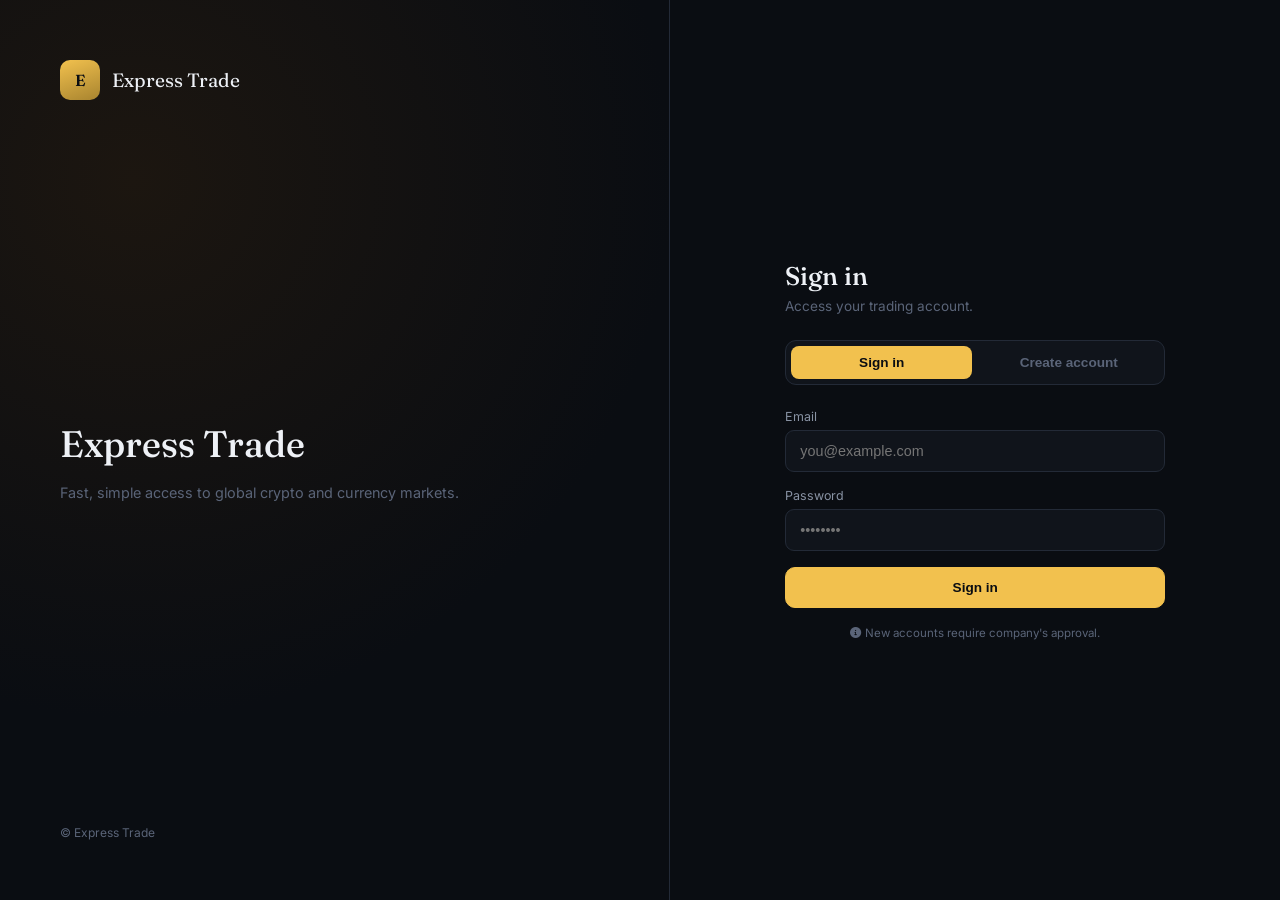
==== index.html @ fb6da47b "Add files via upload" ====
<!DOCTYPE html>
<html lang="en">
<head>
<meta charset="UTF-8" />
<meta name="viewport" content="width=device-width, initial-scale=1.0" />
<title>Express Trade • Sign in</title>
<link rel="stylesheet" href="https://cdnjs.cloudflare.com/ajax/libs/font-awesome/6.0.0-beta3/css/all.min.css" />
<link href="https://fonts.googleapis.com/css2?family=Fraunces:opsz,wght@9..144,400;9..144,500;9..144,600&family=Inter:wght@400;500;600;700&display=swap" rel="stylesheet">
<link rel="stylesheet" href="style.css">
<style>
  body{height:100vh;overflow:hidden;}
  .split{display:grid;grid-template-columns:1.1fr 1fr;height:100vh;width:100%;}
  .brand{
    background:radial-gradient(circle at 20% 20%, #1c1610, var(--ink) 60%);
    border-right:1px solid var(--line);
    padding:60px;
    display:flex;flex-direction:column;justify-content:space-between;
  }
  .brand-mark{display:flex;align-items:center;gap:12px;}
  .brand-mark .sq{width:40px;height:40px;border-radius:10px;background:linear-gradient(160deg,var(--copper),var(--copper-dim));display:flex;align-items:center;justify-content:center;font-family:'Fraunces',serif;font-weight:600;color:#0a0d12;}
  .brand-mark span{font-family:'Fraunces',serif;font-size:1.2rem;}
  .brand-quote{max-width:440px;}
  .brand-quote h1{font-size:2.3rem;line-height:1.25;font-weight:500;margin-bottom:14px;}
  .brand-quote p{color:var(--text-faint);font-size:.9rem;line-height:1.6;}
  .brand-foot{color:var(--text-faint);font-size:.75rem;}

  .form-side{display:flex;align-items:center;justify-content:center;padding:30px;overflow-y:auto;}
  .auth-card{width:100%;max-width:380px;}
  .auth-card h2{font-size:1.6rem;margin-bottom:6px;}
  .auth-card .sub{color:var(--text-faint);font-size:.85rem;margin-bottom:26px;}

  .tabs{display:flex;gap:6px;background:var(--panel);border:1px solid var(--line);border-radius:11px;padding:5px;margin-bottom:24px;}
  .tabs button{flex:1;padding:9px;border:none;border-radius:8px;background:transparent;color:var(--text-faint);font-weight:600;font-size:.85rem;cursor:pointer;transition:.15s;}
  .tabs button.active{background:var(--copper);color:#0a0d12;}

  .hidden{display:none !important;}
  .msg{margin-top:14px;padding:11px 14px;border-radius:9px;font-size:.83rem;font-weight:500;display:none;}
  .msg.success{display:block;background:#0f2420;color:var(--teal);border:1px solid #1e4a3f;}
  .msg.error{display:block;background:#251616;color:var(--rose);border:1px solid #4a2a28;}
  .msg.info{display:block;background:#151d2b;color:#7ea8d8;border:1px solid #263a56;}

  @media (max-width:820px){ .split{grid-template-columns:1fr;} .brand{display:none;} }
</style>
</head>
<body>

<div class="split">
  <div class="brand">
    <div class="brand-mark"><div class="sq">E</div><span>Express Trade</span></div>
    <div class="brand-quote">
      <h1>Express Trade</h1>
      <p>Fast, simple access to global crypto and currency markets.</p>
    </div>
    <div class="brand-foot">© Express Trade</div>
  </div>

  <div class="form-side">
    <div class="auth-card">
      <h2 id="cardTitle">Sign in</h2>
      <p class="sub" id="cardSub">Access your trading account.</p>

      <div class="tabs">
        <button class="active" id="loginTab">Sign in</button>
        <button id="signupTab">Create account</button>
      </div>

      <form id="loginForm">
        <div class="field"><label>Email</label><input type="email" id="loginEmail" placeholder="you@example.com" required /></div>
        <div class="field"><label>Password</label><input type="password" id="loginPassword" placeholder="••••••••" required /></div>
        <button type="submit" class="btn btn-primary btn-block">Sign in</button>
      </form>

      <form id="signupForm" class="hidden">
        <div class="field"><label>Full name</label><input type="text" id="signupName" placeholder="Jordan Lee" required /></div>
        <div class="field"><label>Email</label><input type="email" id="signupEmail" placeholder="you@example.com" required /></div>
        <div class="field"><label>Password</label><input type="password" id="signupPassword" placeholder="At least 6 characters" required /></div>
        <button type="submit" class="btn btn-primary btn-block">Create account</button>
      </form>

      <div class="msg" id="msgBox"></div>
      <p style="font-size:.72rem;color:var(--text-faint);text-align:center;margin-top:18px;">
        <i class="fas fa-circle-info"></i> New accounts require company's approval.
      </p>
    </div>
  </div>
</div>

<script>
(function(){
  const USERS_KEY = 'ledgerlineUsers';
  const SESSION_KEY = 'ledgerlineSession';

  const loginTab = document.getElementById('loginTab');
  const signupTab = document.getElementById('signupTab');
  const loginForm = document.getElementById('loginForm');
  const signupForm = document.getElementById('signupForm');
  const msgBox = document.getElementById('msgBox');
  const cardTitle = document.getElementById('cardTitle');
  const cardSub = document.getElementById('cardSub');

  function clearMsg(){ msgBox.className='msg'; msgBox.style.display='none'; }
  function showMsg(text, type){ msgBox.className = 'msg ' + type; msgBox.textContent = text; msgBox.style.display='block'; }

  loginTab.addEventListener('click', ()=>{
    loginTab.classList.add('active'); signupTab.classList.remove('active');
    loginForm.classList.remove('hidden'); signupForm.classList.add('hidden');
    cardTitle.textContent = 'Sign in'; cardSub.textContent = 'Access your trading account.';
    clearMsg();
  });
  signupTab.addEventListener('click', ()=>{
    signupTab.classList.add('active'); loginTab.classList.remove('active');
    signupForm.classList.remove('hidden'); loginForm.classList.add('hidden');
    cardTitle.textContent = 'Create account'; cardSub.textContent = 'Set up a new trading account.';
    clearMsg();
  });

  function getUsers(){ return JSON.parse(localStorage.getItem(USERS_KEY)) || []; }
  function saveUsers(u){ localStorage.setItem(USERS_KEY, JSON.stringify(u)); }

  signupForm.addEventListener('submit', function(e){
    e.preventDefault();
    const name = document.getElementById('signupName').value.trim();
    const email = document.getElementById('signupEmail').value.trim().toLowerCase();
    const password = document.getElementById('signupPassword').value;

    if(!name || !email || !password){ showMsg('Please fill in all fields.', 'error'); return; }
    if(password.length < 6){ showMsg('Password must be at least 6 characters.', 'error'); return; }

    const users = getUsers();
    if(users.find(u => u.email === email)){ showMsg('That email is already registered.', 'error'); return; }

    users.push({
      id: Date.now(),
      name, email, password,
      balance: 0,
      btc: 0,
      status: 'pending',
      createdAt: new Date().toISOString()
    });
    saveUsers(users);

    showMsg('Account created — waiting on admin approval.', 'success');
    signupForm.reset();
    setTimeout(()=>{ loginTab.click(); showMsg('Log in once your account has been approved.', 'info'); }, 1800);
  });

  loginForm.addEventListener('submit', function(e){
    e.preventDefault();
    const email = document.getElementById('loginEmail').value.trim().toLowerCase();
    const password = document.getElementById('loginPassword').value;

    const users = getUsers();
    const user = users.find(u => u.email === email && u.password === password);
    if(!user){ showMsg('Invalid email or password.', 'error'); return; }
    if(user.status === 'blocked'){ showMsg('This account has been blocked.', 'error'); return; }
    if(user.status === 'pending'){ showMsg('This account is waiting on admin approval.', 'info'); return; }

    localStorage.setItem(SESSION_KEY, JSON.stringify(user));
    showMsg('Signed in — redirecting…', 'success');
    setTimeout(()=>{ window.location.href = 'dashboard.html'; }, 900);
  });

  const session = JSON.parse(localStorage.getItem(SESSION_KEY));
  if(session && session.status === 'approved'){
    window.location.href = 'dashboard.html';
  }
})();
</script>

</body>
</html>
---- style.css ----
/* ===========================================================
   Ledgerline — shared demo-site design system
   =========================================================== */
:root{
  --ink:#0a0d12;
  --panel:#10141b;
  --panel-2:#151a23;
  --line:#232a37;
  --copper:#f2c14e;
  --copper-dim:#a8842f;
  --teal:#4fb8a3;
  --rose:#c1615a;
  --text:#eef1f6;
  --text-dim:#8892a3;
  --text-faint:#5a6478;
}
*{margin:0;padding:0;box-sizing:border-box;min-width:0;}
html,body{height:100%;}
body{
  font-family:'Inter',sans-serif;
  background:var(--ink);
  color:var(--text);
}
::-webkit-scrollbar{width:6px;height:6px;}
::-webkit-scrollbar-thumb{background:#232a37;border-radius:6px;}

h1,h2,h3,h4{font-family:'Fraunces',serif;font-weight:500;}

.demo-strip{
  display:flex;align-items:center;gap:10px;
  background:#1a1610;border:1px solid #3a301c;
  color:var(--copper);
  font-size:.72rem;font-weight:600;letter-spacing:.3px;
  padding:8px 14px;border-radius:8px;
  width:fit-content;
}

/* ---- buttons / inputs ---- */
.btn{
  border:1px solid var(--line);
  background:var(--panel-2);
  color:var(--text);
  padding:12px 20px;
  border-radius:10px;
  font-weight:600;
  font-size:.85rem;
  cursor:pointer;
  transition:.15s;
  display:inline-flex;align-items:center;gap:8px;
}
.btn:hover{border-color:var(--copper-dim);}
.btn-primary{background:var(--copper);border-color:var(--copper);color:#0a0d12;}
.btn-primary:hover{background:#f7d078;}
.btn-danger{background:#251616;border-color:#4a2a28;color:var(--rose);}
.btn-danger:hover{background:#331d1c;}
.btn-block{width:100%;justify-content:center;}

.field{margin-bottom:16px;}
.field label{display:block;font-size:.78rem;color:var(--text-dim);margin-bottom:6px;}
.field input{
  width:100%;padding:12px 14px;
  background:var(--panel);border:1px solid var(--line);
  border-radius:9px;color:var(--text);font-size:.9rem;outline:none;
  transition:.15s;
}
.field input:focus{border-color:var(--copper-dim);}

.card{
  background:var(--panel);border:1px solid var(--line);
  border-radius:16px;padding:26px;
}

.badge{padding:4px 12px;border-radius:20px;font-size:.72rem;font-weight:600;display:inline-block;}
.badge.approved{background:#0f2420;color:var(--teal);border:1px solid #1e4a3f;}
.badge.pending{background:#241d10;color:var(--copper);border:1px solid #4a3a1c;}
.badge.blocked{background:#251616;color:var(--rose);border:1px solid #4a2a28;}

.toast{
  position:fixed;bottom:26px;left:50%;transform:translateX(-50%);
  background:var(--panel-2);border:1px solid var(--line);color:var(--text);
  padding:12px 22px;border-radius:10px;font-size:.85rem;font-weight:500;
  display:none;box-shadow:0 12px 30px rgba(0,0,0,.5);z-index:999;
  max-width:90%;text-align:center;
}

/* ---- centered page shell (login / deposit / withdraw) ---- */
.shell{
  min-height:100vh;width:100%;
  display:flex;align-items:center;justify-content:center;
  padding:24px;
}
.back-link{
  display:inline-flex;align-items:center;gap:8px;
  color:var(--text-dim);text-decoration:none;font-size:.85rem;
  margin-bottom:18px;
}
.back-link:hover{color:var(--text);}

/* ---- table ---- */
table{width:100%;border-collapse:collapse;font-size:.85rem;}
th{
  text-align:left;color:var(--text-faint);font-weight:500;
  font-size:.72rem;padding:0 10px 10px;border-bottom:1px solid var(--line);
}
td{padding:13px 10px;border-bottom:1px solid #1a1f29;}
tr:last-child td{border-bottom:none;}
.table-wrap{
  background:var(--panel);border:1px solid var(--line);border-radius:14px;
  padding:6px;overflow-x:auto;
}
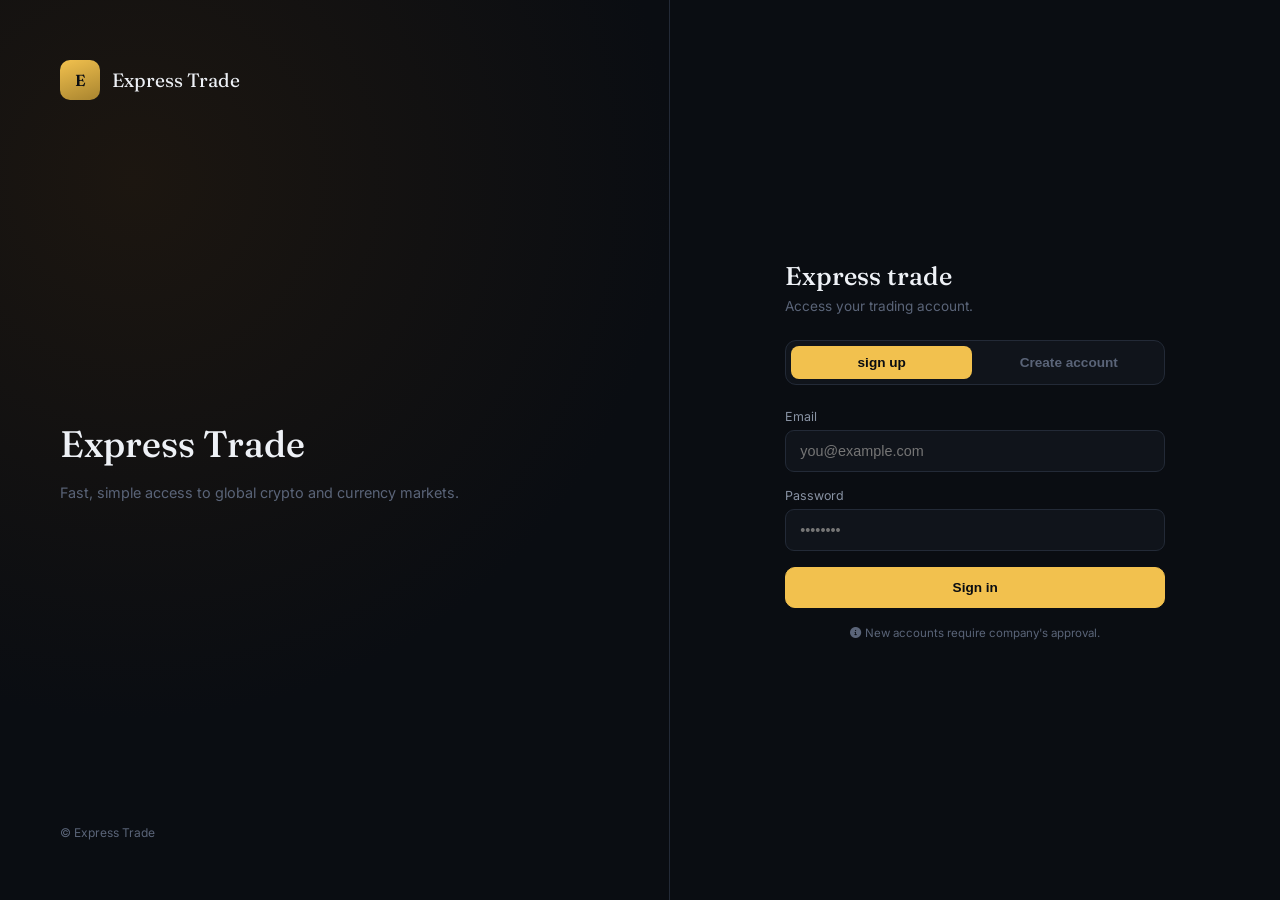
==== commit 22342ef9: "Update index.html" ====
--- a/index.html
+++ b/index.html
@@ -56,11 +56,11 @@
 
   <div class="form-side">
     <div class="auth-card">
-      <h2 id="cardTitle">Sign in</h2>
+      <h2 id="cardTitle">Express trade </h2>
       <p class="sub" id="cardSub">Access your trading account.</p>
 
       <div class="tabs">
-        <button class="active" id="loginTab">Sign in</button>
+        <button class="active" id="loginTab">sign up</button>
         <button id="signupTab">Create account</button>
       </div>
 
@@ -168,4 +168,4 @@
 </script>
 
 </body>
-</html>+</html>
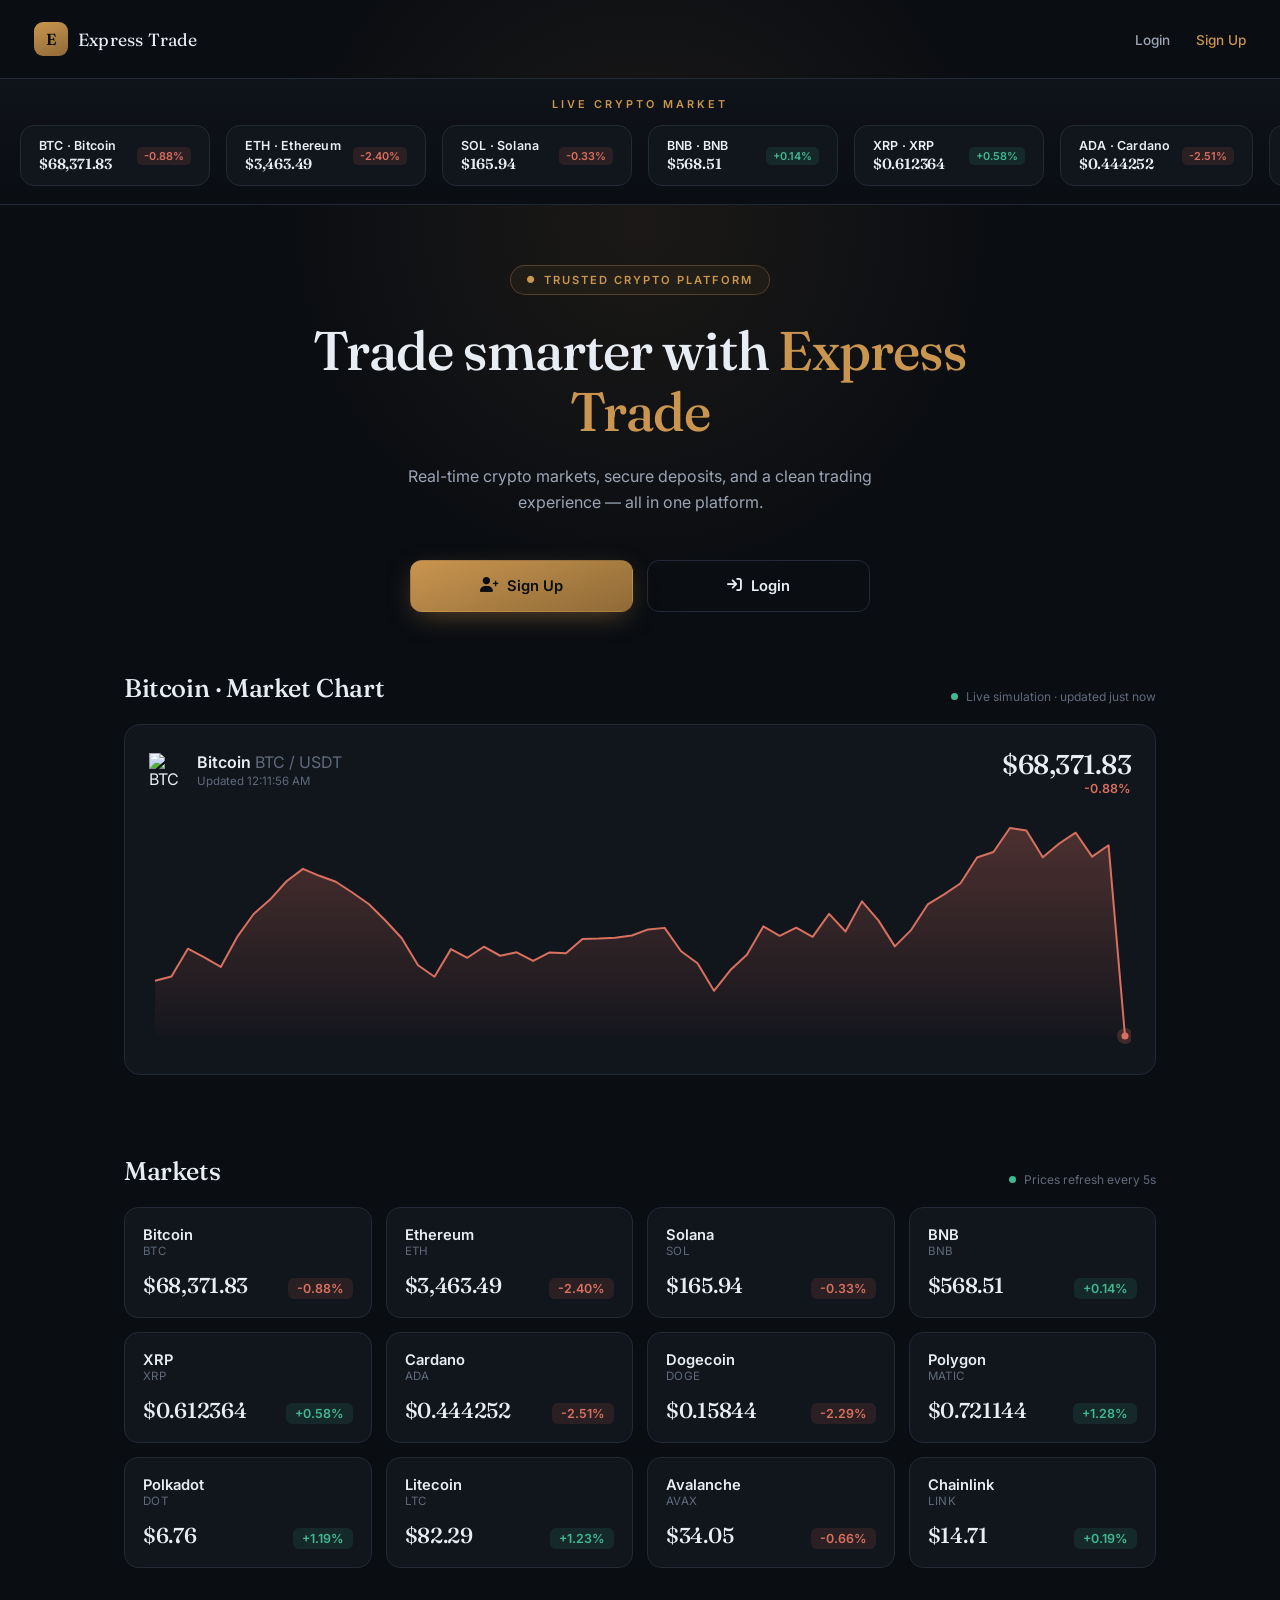
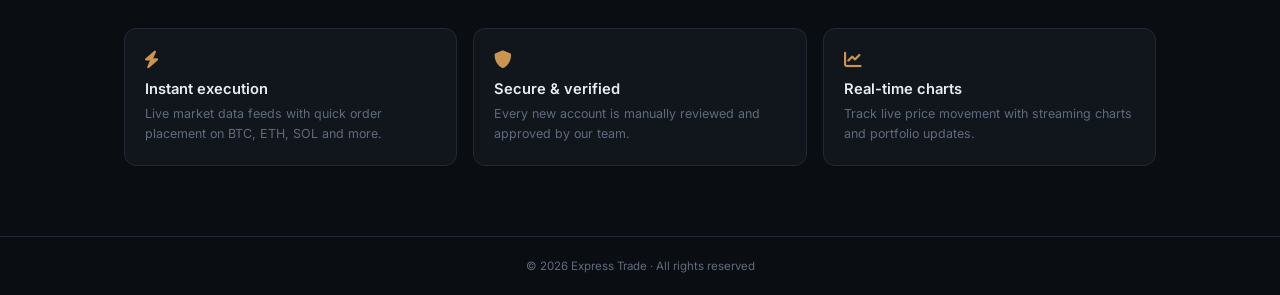
==== commit 275c8bd8: "Add files via upload" ====
--- a/index.html
+++ b/index.html
@@ -3,169 +3,787 @@
 <head>
 <meta charset="UTF-8" />
 <meta name="viewport" content="width=device-width, initial-scale=1.0" />
-<title>Express Trade • Sign in</title>
+<title>Express Trade • Welcome</title>
 <link rel="stylesheet" href="https://cdnjs.cloudflare.com/ajax/libs/font-awesome/6.0.0-beta3/css/all.min.css" />
 <link href="https://fonts.googleapis.com/css2?family=Fraunces:opsz,wght@9..144,400;9..144,500;9..144,600&family=Inter:wght@400;500;600;700&display=swap" rel="stylesheet">
-<link rel="stylesheet" href="style.css">
 <style>
-  body{height:100vh;overflow:hidden;}
-  .split{display:grid;grid-template-columns:1.1fr 1fr;height:100vh;width:100%;}
-  .brand{
-    background:radial-gradient(circle at 20% 20%, #1c1610, var(--ink) 60%);
-    border-right:1px solid var(--line);
-    padding:60px;
-    display:flex;flex-direction:column;justify-content:space-between;
-  }
-  .brand-mark{display:flex;align-items:center;gap:12px;}
-  .brand-mark .sq{width:40px;height:40px;border-radius:10px;background:linear-gradient(160deg,var(--copper),var(--copper-dim));display:flex;align-items:center;justify-content:center;font-family:'Fraunces',serif;font-weight:600;color:#0a0d12;}
-  .brand-mark span{font-family:'Fraunces',serif;font-size:1.2rem;}
-  .brand-quote{max-width:440px;}
-  .brand-quote h1{font-size:2.3rem;line-height:1.25;font-weight:500;margin-bottom:14px;}
-  .brand-quote p{color:var(--text-faint);font-size:.9rem;line-height:1.6;}
-  .brand-foot{color:var(--text-faint);font-size:.75rem;}
-
-  .form-side{display:flex;align-items:center;justify-content:center;padding:30px;overflow-y:auto;}
-  .auth-card{width:100%;max-width:380px;}
-  .auth-card h2{font-size:1.6rem;margin-bottom:6px;}
-  .auth-card .sub{color:var(--text-faint);font-size:.85rem;margin-bottom:26px;}
-
-  .tabs{display:flex;gap:6px;background:var(--panel);border:1px solid var(--line);border-radius:11px;padding:5px;margin-bottom:24px;}
-  .tabs button{flex:1;padding:9px;border:none;border-radius:8px;background:transparent;color:var(--text-faint);font-weight:600;font-size:.85rem;cursor:pointer;transition:.15s;}
-  .tabs button.active{background:var(--copper);color:#0a0d12;}
-
-  .hidden{display:none !important;}
-  .msg{margin-top:14px;padding:11px 14px;border-radius:9px;font-size:.83rem;font-weight:500;display:none;}
-  .msg.success{display:block;background:#0f2420;color:var(--teal);border:1px solid #1e4a3f;}
-  .msg.error{display:block;background:#251616;color:var(--rose);border:1px solid #4a2a28;}
-  .msg.info{display:block;background:#151d2b;color:#7ea8d8;border:1px solid #263a56;}
-
-  @media (max-width:820px){ .split{grid-template-columns:1fr;} .brand{display:none;} }
+  :root{
+    --bg:#0a0d12;
+    --panel:#11151c;
+    --panel-2:#161b24;
+    --line:#232a35;
+    --text:#e8ecf3;
+    --text-dim:#9aa4b5;
+    --text-faint:#5f6b7d;
+    --copper:#c9954f;
+    --copper-dim:#8f6a37;
+    --teal:#3fb98f;
+    --rose:#d9705f;
+  }
+  *{box-sizing:border-box;margin:0;padding:0;}
+  html,body{height:100%;}
+  body{
+    background:var(--bg);
+    color:var(--text);
+    font-family:'Inter',sans-serif;
+    -webkit-font-smoothing:antialiased;
+    min-height:100vh;
+    position:relative;
+    overflow-x:hidden;
+  }
+  body::before{
+    content:'';
+    position:fixed;
+    top:-25%;
+    left:50%;
+    transform:translateX(-50%);
+    width:900px;
+    height:900px;
+    background:radial-gradient(circle,rgba(201,149,79,0.09),transparent 62%);
+    pointer-events:none;
+    z-index:0;
+  }
+
+  /* ========== NAV ========== */
+  .nav{
+    padding:22px 34px;
+    display:flex;
+    align-items:center;
+    justify-content:space-between;
+    position:relative;
+    z-index:2;
+    border-bottom:1px solid var(--line);
+  }
+  .brand{display:flex;align-items:center;gap:10px;}
+  .brand-mark{
+    width:34px;height:34px;border-radius:9px;
+    background:linear-gradient(160deg,var(--copper),var(--copper-dim));
+    display:flex;align-items:center;justify-content:center;
+    font-family:'Fraunces',serif;font-weight:600;font-size:1rem;color:#0a0d12;
+  }
+  .brand span{font-family:'Fraunces',serif;font-size:1.1rem;letter-spacing:.2px;}
+  .nav-links a{
+    color:var(--text-dim);
+    font-size:.85rem;
+    text-decoration:none;
+    margin-left:22px;
+    font-weight:500;
+    transition:.15s;
+  }
+  .nav-links a:hover{color:var(--copper);}
+  .nav-links a.accent{color:var(--copper);}
+
+  /* ========== COIN STRIP (TOP) ========== */
+  .coin-strip{
+    background:linear-gradient(180deg,#0f131a, #0a0d12);
+    border-bottom:1px solid var(--line);
+    padding:18px 0;
+    position:relative;
+    z-index:1;
+    overflow:hidden;
+  }
+  .coin-strip-title{
+    text-align:center;
+    font-size:.68rem;
+    letter-spacing:3px;
+    color:var(--copper);
+    text-transform:uppercase;
+    font-weight:600;
+    margin-bottom:14px;
+  }
+  .coin-track{
+    display:flex;
+    gap:16px;
+    padding:0 20px;
+    overflow-x:auto;
+    scrollbar-width:none;
+    -ms-overflow-style:none;
+  }
+  .coin-track::-webkit-scrollbar{display:none;}
+  .coin-pill{
+    flex:none;
+    display:flex;
+    align-items:center;
+    gap:12px;
+    background:var(--panel);
+    border:1px solid var(--line);
+    border-radius:14px;
+    padding:12px 18px;
+    min-width:190px;
+    transition:.18s;
+    cursor:default;
+  }
+  .coin-pill:hover{
+    border-color:var(--copper-dim);
+    background:var(--panel-2);
+    transform:translateY(-2px);
+  }
+  .coin-pill img{
+    width:34px;height:34px;
+    border-radius:50%;
+    flex:none;
+  }
+  .coin-pill .info{display:flex;flex-direction:column;gap:2px;min-width:0;}
+  .coin-pill .nm{
+    font-size:.78rem;font-weight:600;color:var(--text);letter-spacing:.2px;
+  }
+  .coin-pill .pr{
+    font-size:.92rem;font-weight:600;font-family:'Fraunces',serif;letter-spacing:-0.2px;
+  }
+  .coin-pill .ch{
+    font-size:.68rem;font-weight:600;padding:2px 7px;border-radius:5px;margin-left:auto;
+  }
+  .coin-pill .ch.up{color:var(--teal);background:rgba(63,185,143,0.12);}
+  .coin-pill .ch.down{color:var(--rose);background:rgba(217,112,95,0.12);}
+
+  /* ========== HERO ========== */
+  main{
+    display:flex;
+    flex-direction:column;
+    align-items:center;
+    padding:60px 24px 40px;
+    text-align:center;
+    position:relative;
+    z-index:1;
+  }
+  .eyebrow{
+    display:inline-flex;
+    align-items:center;
+    gap:8px;
+    font-size:.7rem;
+    color:var(--copper);
+    letter-spacing:2px;
+    text-transform:uppercase;
+    border:1px solid rgba(201,149,79,0.3);
+    background:rgba(201,149,79,0.06);
+    padding:7px 16px;
+    border-radius:20px;
+    margin-bottom:26px;
+    font-weight:600;
+  }
+  h1{
+    font-family:'Fraunces',serif;
+    font-weight:500;
+    font-size:clamp(2.1rem,5vw,3.4rem);
+    line-height:1.12;
+    letter-spacing:-1px;
+    max-width:720px;
+    margin-bottom:20px;
+  }
+  h1 em{font-style:normal;color:var(--copper);}
+  .sub{
+    color:var(--text-dim);
+    font-size:1rem;
+    max-width:520px;
+    line-height:1.65;
+    margin-bottom:44px;
+  }
+  .cta-row{
+    display:flex;
+    gap:14px;
+    flex-wrap:wrap;
+    justify-content:center;
+    width:100%;
+    max-width:460px;
+  }
+  .cta{
+    flex:1 1 180px;
+    min-width:150px;
+    padding:16px 26px;
+    border-radius:12px;
+    font-weight:600;
+    font-size:.92rem;
+    cursor:pointer;
+    text-decoration:none;
+    display:inline-flex;
+    align-items:center;
+    justify-content:center;
+    gap:9px;
+    transition:.18s;
+    border:1px solid transparent;
+  }
+  .cta-primary{
+    background:linear-gradient(160deg,var(--copper),var(--copper-dim));
+    color:#0a0d12;
+    box-shadow:0 8px 28px -8px rgba(201,149,79,0.5);
+  }
+  .cta-primary:hover{transform:translateY(-2px);box-shadow:0 12px 34px -8px rgba(201,149,79,0.7);}
+  .cta-ghost{background:transparent;border-color:var(--line);color:var(--text);}
+  .cta-ghost:hover{border-color:var(--copper-dim);background:var(--panel);}
+
+  /* ========== CHART SECTION ========== */
+  .section{
+    width:100%;
+    max-width:1080px;
+    padding:20px 24px 60px;
+    position:relative;
+    z-index:1;
+    margin:0 auto;
+  }
+  .section-head{
+    display:flex;
+    justify-content:space-between;
+    align-items:flex-end;
+    margin-bottom:20px;
+    flex-wrap:wrap;
+    gap:10px;
+  }
+  .section-head h2{
+    font-family:'Fraunces',serif;
+    font-size:1.6rem;
+    font-weight:500;
+    letter-spacing:-0.4px;
+  }
+  .section-head .meta{
+    font-size:.75rem;
+    color:var(--text-faint);
+    display:flex;
+    align-items:center;
+    gap:8px;
+  }
+  .live-dot{
+    width:7px;height:7px;border-radius:50%;
+    background:var(--teal);
+    box-shadow:0 0 0 0 rgba(63,185,143,0.6);
+    animation:pulse 1.8s infinite;
+  }
+  @keyframes pulse{
+    0%{box-shadow:0 0 0 0 rgba(63,185,143,0.6);}
+    70%{box-shadow:0 0 0 10px rgba(63,185,143,0);}
+    100%{box-shadow:0 0 0 0 rgba(63,185,143,0);}
+  }
+
+  .chart-card{
+    background:var(--panel);
+    border:1px solid var(--line);
+    border-radius:16px;
+    padding:22px 24px;
+    position:relative;
+    overflow:hidden;
+  }
+  .chart-head{
+    display:flex;
+    justify-content:space-between;
+    align-items:center;
+    margin-bottom:16px;
+    flex-wrap:wrap;
+    gap:14px;
+  }
+  .chart-pair{
+    display:flex;
+    align-items:center;
+    gap:12px;
+  }
+  .chart-pair img{width:36px;height:36px;}
+  .chart-pair .name{
+    font-weight:600;
+    font-size:1rem;
+  }
+  .chart-pair .sub{
+    font-size:.72rem;
+    color:var(--text-faint);
+    margin:0;
+  }
+  .chart-price{
+    text-align:right;
+  }
+  .chart-price .p{
+    font-family:'Fraunces',serif;
+    font-size:1.7rem;
+    font-weight:500;
+    letter-spacing:-0.5px;
+  }
+  .chart-price .d{
+    font-size:.78rem;
+    font-weight:600;
+  }
+  .chart-price .d.up{color:var(--teal);}
+  .chart-price .d.down{color:var(--rose);}
+
+  #btcChart{
+    width:100%;
+    height:240px;
+    display:block;
+  }
+
+  /* ========== MARKET GRID ========== */
+  .market-grid{
+    display:grid;
+    grid-template-columns:repeat(auto-fill,minmax(220px,1fr));
+    gap:14px;
+  }
+  .coin-card{
+    background:var(--panel);
+    border:1px solid var(--line);
+    border-radius:14px;
+    padding:18px;
+    transition:.15s;
+    display:flex;
+    flex-direction:column;
+    gap:14px;
+  }
+  .coin-card:hover{
+    border-color:var(--copper-dim);
+    background:var(--panel-2);
+    transform:translateY(-2px);
+  }
+  .coin-top{
+    display:flex;
+    align-items:center;
+    gap:12px;
+  }
+  .coin-top img{width:38px;height:38px;border-radius:50%;}
+  .coin-top .cname{font-weight:600;font-size:.92rem;}
+  .coin-top .csym{font-size:.72rem;color:var(--text-faint);text-transform:uppercase;letter-spacing:.4px;}
+  .coin-price-row{
+    display:flex;
+    justify-content:space-between;
+    align-items:baseline;
+    gap:8px;
+  }
+  .coin-price-row .cp{
+    font-family:'Fraunces',serif;
+    font-size:1.35rem;
+    font-weight:500;
+    letter-spacing:-0.3px;
+  }
+  .coin-price-row .cpc{
+    font-size:.78rem;
+    font-weight:600;
+    padding:3px 9px;
+    border-radius:6px;
+  }
+  .coin-price-row .cpc.up{color:var(--teal);background:rgba(63,185,143,0.12);}
+  .coin-price-row .cpc.down{color:var(--rose);background:rgba(217,112,95,0.12);}
+
+  /* ========== FEATURES ========== */
+  .features{
+    display:grid;
+    grid-template-columns:repeat(3,1fr);
+    gap:16px;
+    max-width:1080px;
+    width:100%;
+    margin:0 auto;
+    padding:0 24px 70px;
+    position:relative;
+    z-index:1;
+  }
+  .feat{
+    background:var(--panel);
+    border:1px solid var(--line);
+    border-radius:12px;
+    padding:22px 20px;
+    transition:.15s;
+  }
+  .feat:hover{border-color:var(--copper-dim);}
+  .feat i{color:var(--copper);font-size:1.1rem;margin-bottom:12px;display:block;}
+  .feat h4{font-size:.92rem;font-weight:600;margin-bottom:6px;}
+  .feat p{font-size:.78rem;color:var(--text-faint);line-height:1.55;}
+
+  footer{
+    text-align:center;
+    padding:22px;
+    font-size:.72rem;
+    color:var(--text-faint);
+    border-top:1px solid var(--line);
+    position:relative;
+    z-index:1;
+  }
+
+  @media (max-width:640px){
+    .features{grid-template-columns:1fr;}
+    .nav{padding:18px 20px;}
+    .nav-links a{margin-left:14px;font-size:.78rem;}
+    h1{letter-spacing:-0.5px;}
+    main{padding:40px 18px 30px;}
+    .chart-price .p{font-size:1.4rem;}
+    .section{padding:16px 18px 40px;}
+  }
 </style>
 </head>
 <body>
 
-<div class="split">
+<!-- ========== NAV ========== -->
+<div class="nav">
   <div class="brand">
-    <div class="brand-mark"><div class="sq">E</div><span>Express Trade</span></div>
-    <div class="brand-quote">
-      <h1>Express Trade</h1>
-      <p>Fast, simple access to global crypto and currency markets.</p>
+    <div class="brand-mark">E</div>
+    <span>Express Trade</span>
+  </div>
+  <div class="nav-links">
+    <a href="auth.html#login">Login</a>
+    <a href="auth.html#signup" class="accent">Sign Up</a>
+  </div>
+</div>
+
+<!-- ========== COIN STRIP (TOP) ========== -->
+<div class="coin-strip">
+  <div class="coin-strip-title">Live Crypto Market</div>
+  <div class="coin-track" id="coinTrack">
+    <!-- filled by JS -->
+  </div>
+</div>
+
+<!-- ========== HERO ========== -->
+<main>
+  <div class="eyebrow"><i class="fas fa-circle" style="font-size:.45rem;"></i> Trusted crypto platform</div>
+
+  <h1>Trade smarter with <em>Express Trade</em></h1>
+
+  <p class="sub">
+    Real-time crypto markets, secure deposits, and a clean trading experience — all in one platform.
+  </p>
+
+  <div class="cta-row">
+    <a href="auth.html#signup" class="cta cta-primary">
+      <i class="fas fa-user-plus"></i> Sign Up
+    </a>
+    <a href="auth.html#login" class="cta cta-ghost">
+      <i class="fas fa-arrow-right-to-bracket"></i> Login
+    </a>
+  </div>
+</main>
+
+<!-- ========== LIVE BTC CHART ========== -->
+<div class="section">
+  <div class="section-head">
+    <h2>Bitcoin · Market Chart</h2>
+    <div class="meta"><span class="live-dot"></span> Live simulation · updated just now</div>
+  </div>
+
+  <div class="chart-card">
+    <div class="chart-head">
+      <div class="chart-pair">
+        <img src="https://cdn.jsdelivr.net/gh/spothq/cryptocurrency-icons@master/128/color/btc.png" alt="BTC" />
+        <div>
+          <div class="name">Bitcoin <span style="color:var(--text-faint);font-weight:400;">BTC / USDT</span></div>
+          <div class="sub" id="chartUpdated">—</div>
+        </div>
+      </div>
+      <div class="chart-price">
+        <div class="p" id="btcPrice">$—</div>
+        <div class="d up" id="btcChange">+0.00%</div>
+      </div>
     </div>
-    <div class="brand-foot">© Express Trade</div>
-  </div>
-
-  <div class="form-side">
-    <div class="auth-card">
-      <h2 id="cardTitle">Express trade </h2>
-      <p class="sub" id="cardSub">Access your trading account.</p>
-
-      <div class="tabs">
-        <button class="active" id="loginTab">sign up</button>
-        <button id="signupTab">Create account</button>
-      </div>
-
-      <form id="loginForm">
-        <div class="field"><label>Email</label><input type="email" id="loginEmail" placeholder="you@example.com" required /></div>
-        <div class="field"><label>Password</label><input type="password" id="loginPassword" placeholder="••••••••" required /></div>
-        <button type="submit" class="btn btn-primary btn-block">Sign in</button>
-      </form>
-
-      <form id="signupForm" class="hidden">
-        <div class="field"><label>Full name</label><input type="text" id="signupName" placeholder="Jordan Lee" required /></div>
-        <div class="field"><label>Email</label><input type="email" id="signupEmail" placeholder="you@example.com" required /></div>
-        <div class="field"><label>Password</label><input type="password" id="signupPassword" placeholder="At least 6 characters" required /></div>
-        <button type="submit" class="btn btn-primary btn-block">Create account</button>
-      </form>
-
-      <div class="msg" id="msgBox"></div>
-      <p style="font-size:.72rem;color:var(--text-faint);text-align:center;margin-top:18px;">
-        <i class="fas fa-circle-info"></i> New accounts require company's approval.
-      </p>
-    </div>
+
+    <canvas id="btcChart"></canvas>
   </div>
 </div>
+
+<!-- ========== LIVE MARKET GRID ========== -->
+<div class="section">
+  <div class="section-head">
+    <h2>Markets</h2>
+    <div class="meta"><span class="live-dot"></span> Prices refresh every 5s</div>
+  </div>
+
+  <div class="market-grid" id="marketGrid">
+    <!-- filled by JS -->
+  </div>
+</div>
+
+<!-- ========== FEATURES ========== -->
+<div class="features">
+  <div class="feat">
+    <i class="fas fa-bolt"></i>
+    <h4>Instant execution</h4>
+    <p>Live market data feeds with quick order placement on BTC, ETH, SOL and more.</p>
+  </div>
+  <div class="feat">
+    <i class="fas fa-shield-alt"></i>
+    <h4>Secure & verified</h4>
+    <p>Every new account is manually reviewed and approved by our team.</p>
+  </div>
+  <div class="feat">
+    <i class="fas fa-chart-line"></i>
+    <h4>Real-time charts</h4>
+    <p>Track live price movement with streaming charts and portfolio updates.</p>
+  </div>
+</div>
+
+<footer>
+  © <span id="year"></span> Express Trade · All rights reserved
+</footer>
 
 <script>
 (function(){
-  const USERS_KEY = 'ledgerlineUsers';
-  const SESSION_KEY = 'ledgerlineSession';
-
-  const loginTab = document.getElementById('loginTab');
-  const signupTab = document.getElementById('signupTab');
-  const loginForm = document.getElementById('loginForm');
-  const signupForm = document.getElementById('signupForm');
-  const msgBox = document.getElementById('msgBox');
-  const cardTitle = document.getElementById('cardTitle');
-  const cardSub = document.getElementById('cardSub');
-
-  function clearMsg(){ msgBox.className='msg'; msgBox.style.display='none'; }
-  function showMsg(text, type){ msgBox.className = 'msg ' + type; msgBox.textContent = text; msgBox.style.display='block'; }
-
-  loginTab.addEventListener('click', ()=>{
-    loginTab.classList.add('active'); signupTab.classList.remove('active');
-    loginForm.classList.remove('hidden'); signupForm.classList.add('hidden');
-    cardTitle.textContent = 'Sign in'; cardSub.textContent = 'Access your trading account.';
-    clearMsg();
+  // ============================================================
+  //  COIN DEFINITIONS  (logos from free CDN)
+  // ============================================================
+  const ICONS = {
+    BTC:  'https://cdn.jsdelivr.net/gh/spothq/cryptocurrency-icons@master/128/color/btc.png',
+    ETH:  'https://cdn.jsdelivr.net/gh/spothq/cryptocurrency-icons@master/128/color/eth.png',
+    SOL:  'https://cdn.jsdelivr.net/gh/spothq/cryptocurrency-icons@master/128/color/sol.png',
+    BNB:  'https://cdn.jsdelivr.net/gh/spothq/cryptocurrency-icons@master/128/color/bnb.png',
+    XRP:  'https://cdn.jsdelivr.net/gh/spothq/cryptocurrency-icons@master/128/color/xrp.png',
+    ADA:  'https://cdn.jsdelivr.net/gh/spothq/cryptocurrency-icons@master/128/color/ada.png',
+    DOGE: 'https://cdn.jsdelivr.net/gh/spothq/cryptocurrency-icons@master/128/color/doge.png',
+    MATIC:'https://cdn.jsdelivr.net/gh/spothq/cryptocurrency-icons@master/128/color/matic.png',
+    DOT:  'https://cdn.jsdelivr.net/gh/spothq/cryptocurrency-icons@master/128/color/dot.png',
+    LTC:  'https://cdn.jsdelivr.net/gh/spothq/cryptocurrency-icons@master/128/color/ltc.png',
+    AVAX: 'https://cdn.jsdelivr.net/gh/spothq/cryptocurrency-icons@master/128/color/avax.png',
+    LINK: 'https://cdn.jsdelivr.net/gh/spothq/cryptocurrency-icons@master/128/color/link.png'
+  };
+
+  // Starting prices (realistic values) + volatility factor
+  const COINS = [
+    { sym:'BTC',  name:'Bitcoin',   base: 68000, vol: 0.012 },
+    { sym:'ETH',  name:'Ethereum',  base: 3400,  vol: 0.015 },
+    { sym:'SOL',  name:'Solana',    base: 165,   vol: 0.025 },
+    { sym:'BNB',  name:'BNB',       base: 580,   vol: 0.014 },
+    { sym:'XRP',  name:'XRP',       base: 0.62,  vol: 0.022 },
+    { sym:'ADA',  name:'Cardano',   base: 0.45,  vol: 0.022 },
+    { sym:'DOGE', name:'Dogecoin',  base: 0.16,  vol: 0.035 },
+    { sym:'MATIC',name:'Polygon',   base: 0.72,  vol: 0.028 },
+    { sym:'DOT',  name:'Polkadot',  base: 6.8,   vol: 0.024 },
+    { sym:'LTC',  name:'Litecoin',  base: 82,    vol: 0.018 },
+    { sym:'AVAX', name:'Avalanche', base: 34,    vol: 0.028 },
+    { sym:'LINK', name:'Chainlink', base: 14.5,  vol: 0.023 }
+  ];
+
+  // live state
+  const state = {};
+  COINS.forEach(c=>{
+    state[c.sym] = {
+      price: c.base * (0.98 + Math.random()*0.04),
+      change: (Math.random()*6 - 3),   // -3% to +3%
+      vol: c.vol,
+      base: c.base
+    };
   });
-  signupTab.addEventListener('click', ()=>{
-    signupTab.classList.add('active'); loginTab.classList.remove('active');
-    signupForm.classList.remove('hidden'); loginForm.classList.add('hidden');
-    cardTitle.textContent = 'Create account'; cardSub.textContent = 'Set up a new trading account.';
-    clearMsg();
+
+  const fmtUSD = (n) => {
+    if(n >= 1000)  return '$' + n.toLocaleString('en-US',{maximumFractionDigits:2,minimumFractionDigits:2});
+    if(n >= 1)     return '$' + n.toLocaleString('en-US',{maximumFractionDigits:2,minimumFractionDigits:2});
+    return '$' + n.toLocaleString('en-US',{maximumFractionDigits:6});
+  };
+
+  // ============================================================
+  //  COIN STRIP (top of page — with logos)
+  // ============================================================
+  const coinTrack = document.getElementById('coinTrack');
+
+  function renderCoinStrip(){
+    coinTrack.innerHTML = COINS.map(c=>{
+      const s = state[c.sym];
+      const up = s.change >= 0;
+      return `
+        <div class="coin-pill">
+          <img src="${ICONS[c.sym]}" alt="${c.sym}" onerror="this.style.display='none'">
+          <div class="info">
+            <span class="nm">${c.sym} · ${c.name}</span>
+            <span class="pr">${fmtUSD(s.price)}</span>
+          </div>
+          <span class="ch ${up?'up':'down'}">${up?'+':''}${s.change.toFixed(2)}%</span>
+        </div>
+      `;
+    }).join('');
+  }
+
+  // ============================================================
+  //  MARKET GRID (cards)
+  // ============================================================
+  const marketGrid = document.getElementById('marketGrid');
+
+  function renderGrid(){
+    marketGrid.innerHTML = COINS.map(c=>{
+      const s = state[c.sym];
+      const up = s.change >= 0;
+      return `
+        <div class="coin-card">
+          <div class="coin-top">
+            <img src="${ICONS[c.sym]}" alt="${c.sym}" onerror="this.style.display='none'">
+            <div>
+              <div class="cname">${c.name}</div>
+              <div class="csym">${c.sym}</div>
+            </div>
+          </div>
+          <div class="coin-price-row">
+            <span class="cp">${fmtUSD(s.price)}</span>
+            <span class="cpc ${up?'up':'down'}">${up?'+':''}${s.change.toFixed(2)}%</span>
+          </div>
+        </div>
+      `;
+    }).join('');
+  }
+
+  // ============================================================
+  //  PRICE SIMULATION  (random walk — pure JS, no API)
+  // ============================================================
+  function tickPrices(){
+    COINS.forEach(c=>{
+      const s = state[c.sym];
+      // random walk — small change each tick
+      const drift = (Math.random() - 0.5) * s.vol * s.price * 0.06;
+      s.price = Math.max(s.price + drift, 0.0001);
+      // adjust 24h change % slightly
+      s.change += (Math.random() - 0.5) * 0.15;
+      // clamp change to reasonable range
+      if(s.change > 15)  s.change = 15;
+      if(s.change < -15) s.change = -15;
+    });
+
+    renderCoinStrip();
+    renderGrid();
+    updateBTCHeader();
+  }
+
+  // ============================================================
+  //  BTC HEADER  (big price above chart)
+  // ============================================================
+  function updateBTCHeader(){
+    const btc = state.BTC;
+    document.getElementById('btcPrice').textContent = fmtUSD(btc.price);
+    const chgEl = document.getElementById('btcChange');
+    const up = btc.change >= 0;
+    chgEl.textContent = (up?'+':'') + btc.change.toFixed(2) + '%';
+    chgEl.className = 'd ' + (up?'up':'down');
+    document.getElementById('chartUpdated').textContent =
+      'Updated ' + new Date().toLocaleTimeString([], {hour:'2-digit', minute:'2-digit', second:'2-digit'});
+  }
+
+  // ============================================================
+  //  CHART  (canvas — pure JS, no API)
+  // ============================================================
+  const canvas = document.getElementById('btcChart');
+  const ctx = canvas.getContext('2d');
+
+  // start with 60 historical points ending at current BTC price
+  const HIST_POINTS = 60;
+  let chartData = [];
+
+  function seedChartData(){
+    chartData = [];
+    let p = state.BTC.price * (0.985 + Math.random()*0.03);
+    for(let i=0; i<HIST_POINTS; i++){
+      p += (Math.random() - 0.48) * p * 0.004;
+      chartData.push(Math.max(p, 0.0001));
+    }
+    // force last value = current BTC price
+    chartData[chartData.length - 1] = state.BTC.price;
+  }
+
+  function resizeCanvas(){
+    const dpr = window.devicePixelRatio || 1;
+    canvas.width  = canvas.clientWidth  * dpr;
+    canvas.height = canvas.clientHeight * dpr;
+  }
+
+  function drawChart(){
+    const dpr = window.devicePixelRatio || 1;
+    const w = canvas.width, h = canvas.height;
+    ctx.clearRect(0,0,w,h);
+
+    if(!chartData.length){
+      ctx.fillStyle = '#5f6b7d';
+      ctx.font = `${13*dpr}px Inter, sans-serif`;
+      ctx.textAlign = 'center';
+      ctx.fillText('Loading chart…', w/2, h/2);
+      return;
+    }
+
+    const min = Math.min(...chartData);
+    const max = Math.max(...chartData);
+    const range = (max - min) || 1;
+    const padTop = 16*dpr, padBot = 16*dpr, padLeft = 6*dpr, padRight = 6*dpr;
+    const chartH = h - padTop - padBot;
+    const chartW = w - padLeft - padRight;
+
+    const isUp = chartData[chartData.length-1] >= chartData[0];
+    const lineColor = isUp ? '#3fb98f' : '#d9705f';
+
+    // points
+    const pts = chartData.map((p,i)=>{
+      const x = padLeft + (i/(chartData.length-1 || 1)) * chartW;
+      const y = padTop + chartH - ((p-min)/range) * chartH;
+      return [x,y];
+    });
+
+    // gradient fill
+    const grad = ctx.createLinearGradient(0, 0, 0, h);
+    if(isUp){
+      grad.addColorStop(0, 'rgba(63,185,143,0.32)');
+      grad.addColorStop(1, 'rgba(63,185,143,0)');
+    } else {
+      grad.addColorStop(0, 'rgba(217,112,95,0.32)');
+      grad.addColorStop(1, 'rgba(217,112,95,0)');
+    }
+
+    // fill area
+    ctx.beginPath();
+    pts.forEach(([x,y], i)=> i===0 ? ctx.moveTo(x,y) : ctx.lineTo(x,y));
+    ctx.lineTo(pts[pts.length-1][0], h - padBot);
+    ctx.lineTo(pts[0][0], h - padBot);
+    ctx.closePath();
+    ctx.fillStyle = grad;
+    ctx.fill();
+
+    // stroke line
+    ctx.beginPath();
+    pts.forEach(([x,y], i)=> i===0 ? ctx.moveTo(x,y) : ctx.lineTo(x,y));
+    ctx.strokeStyle = lineColor;
+    ctx.lineWidth = 2 * dpr;
+    ctx.lineJoin = 'round';
+    ctx.stroke();
+
+    // last point glow
+    const [lx, ly] = pts[pts.length-1];
+    ctx.beginPath();
+    ctx.arc(lx, ly, 3.5*dpr, 0, Math.PI*2);
+    ctx.fillStyle = lineColor;
+    ctx.fill();
+    ctx.beginPath();
+    ctx.arc(lx, ly, 8*dpr, 0, Math.PI*2);
+    ctx.fillStyle = isUp ? 'rgba(63,185,143,0.22)' : 'rgba(217,112,95,0.22)';
+    ctx.fill();
+  }
+
+  function pushChartPoint(){
+    // add new point at current BTC price, drop oldest
+    chartData.push(state.BTC.price);
+    if(chartData.length > HIST_POINTS) chartData.shift();
+    drawChart();
+  }
+
+  // ============================================================
+  //  BOOT
+  // ============================================================
+  document.getElementById('year').textContent = new Date().getFullYear();
+
+  seedChartData();
+  resizeCanvas();
+  drawChart();
+
+  renderCoinStrip();
+  renderGrid();
+  updateBTCHeader();
+
+  window.addEventListener('resize', ()=>{
+    resizeCanvas();
+    drawChart();
   });
 
-  function getUsers(){ return JSON.parse(localStorage.getItem(USERS_KEY)) || []; }
-  function saveUsers(u){ localStorage.setItem(USERS_KEY, JSON.stringify(u)); }
-
-  signupForm.addEventListener('submit', function(e){
-    e.preventDefault();
-    const name = document.getElementById('signupName').value.trim();
-    const email = document.getElementById('signupEmail').value.trim().toLowerCase();
-    const password = document.getElementById('signupPassword').value;
-
-    if(!name || !email || !password){ showMsg('Please fill in all fields.', 'error'); return; }
-    if(password.length < 6){ showMsg('Password must be at least 6 characters.', 'error'); return; }
-
-    const users = getUsers();
-    if(users.find(u => u.email === email)){ showMsg('That email is already registered.', 'error'); return; }
-
-    users.push({
-      id: Date.now(),
-      name, email, password,
-      balance: 0,
-      btc: 0,
-      status: 'pending',
-      createdAt: new Date().toISOString()
-    });
-    saveUsers(users);
-
-    showMsg('Account created — waiting on admin approval.', 'success');
-    signupForm.reset();
-    setTimeout(()=>{ loginTab.click(); showMsg('Log in once your account has been approved.', 'info'); }, 1800);
-  });
-
-  loginForm.addEventListener('submit', function(e){
-    e.preventDefault();
-    const email = document.getElementById('loginEmail').value.trim().toLowerCase();
-    const password = document.getElementById('loginPassword').value;
-
-    const users = getUsers();
-    const user = users.find(u => u.email === email && u.password === password);
-    if(!user){ showMsg('Invalid email or password.', 'error'); return; }
-    if(user.status === 'blocked'){ showMsg('This account has been blocked.', 'error'); return; }
-    if(user.status === 'pending'){ showMsg('This account is waiting on admin approval.', 'info'); return; }
-
-    localStorage.setItem(SESSION_KEY, JSON.stringify(user));
-    showMsg('Signed in — redirecting…', 'success');
-    setTimeout(()=>{ window.location.href = 'dashboard.html'; }, 900);
-  });
-
-  const session = JSON.parse(localStorage.getItem(SESSION_KEY));
-  if(session && session.status === 'approved'){
-    window.location.href = 'dashboard.html';
-  }
+  // price updates (every 3s) — small changes for realism
+  setInterval(tickPrices, 3000);
+
+  // chart point every 5s
+  setInterval(pushChartPoint, 5000);
+
 })();
 </script>
 
+<!--Start of Tawk.to Script-->
+<script type="text/javascript">
+var Tawk_API=Tawk_API||{}, Tawk_LoadStart=new Date();
+(function(){
+var s1=document.createElement("script"),s0=document.getElementsByTagName("script")[0];
+s1.async=true;
+s1.src='https://embed.tawk.to/6aab42073768263445ac02ab/1k2mfjro1';
+s1.charset='UTF-8';
+s1.setAttribute('crossorigin','*');
+s0.parentNode.insertBefore(s1,s0);
+})();
+</script>
+<!--End of Tawk.to Script-->
+
 </body>
-</html>
+</html>
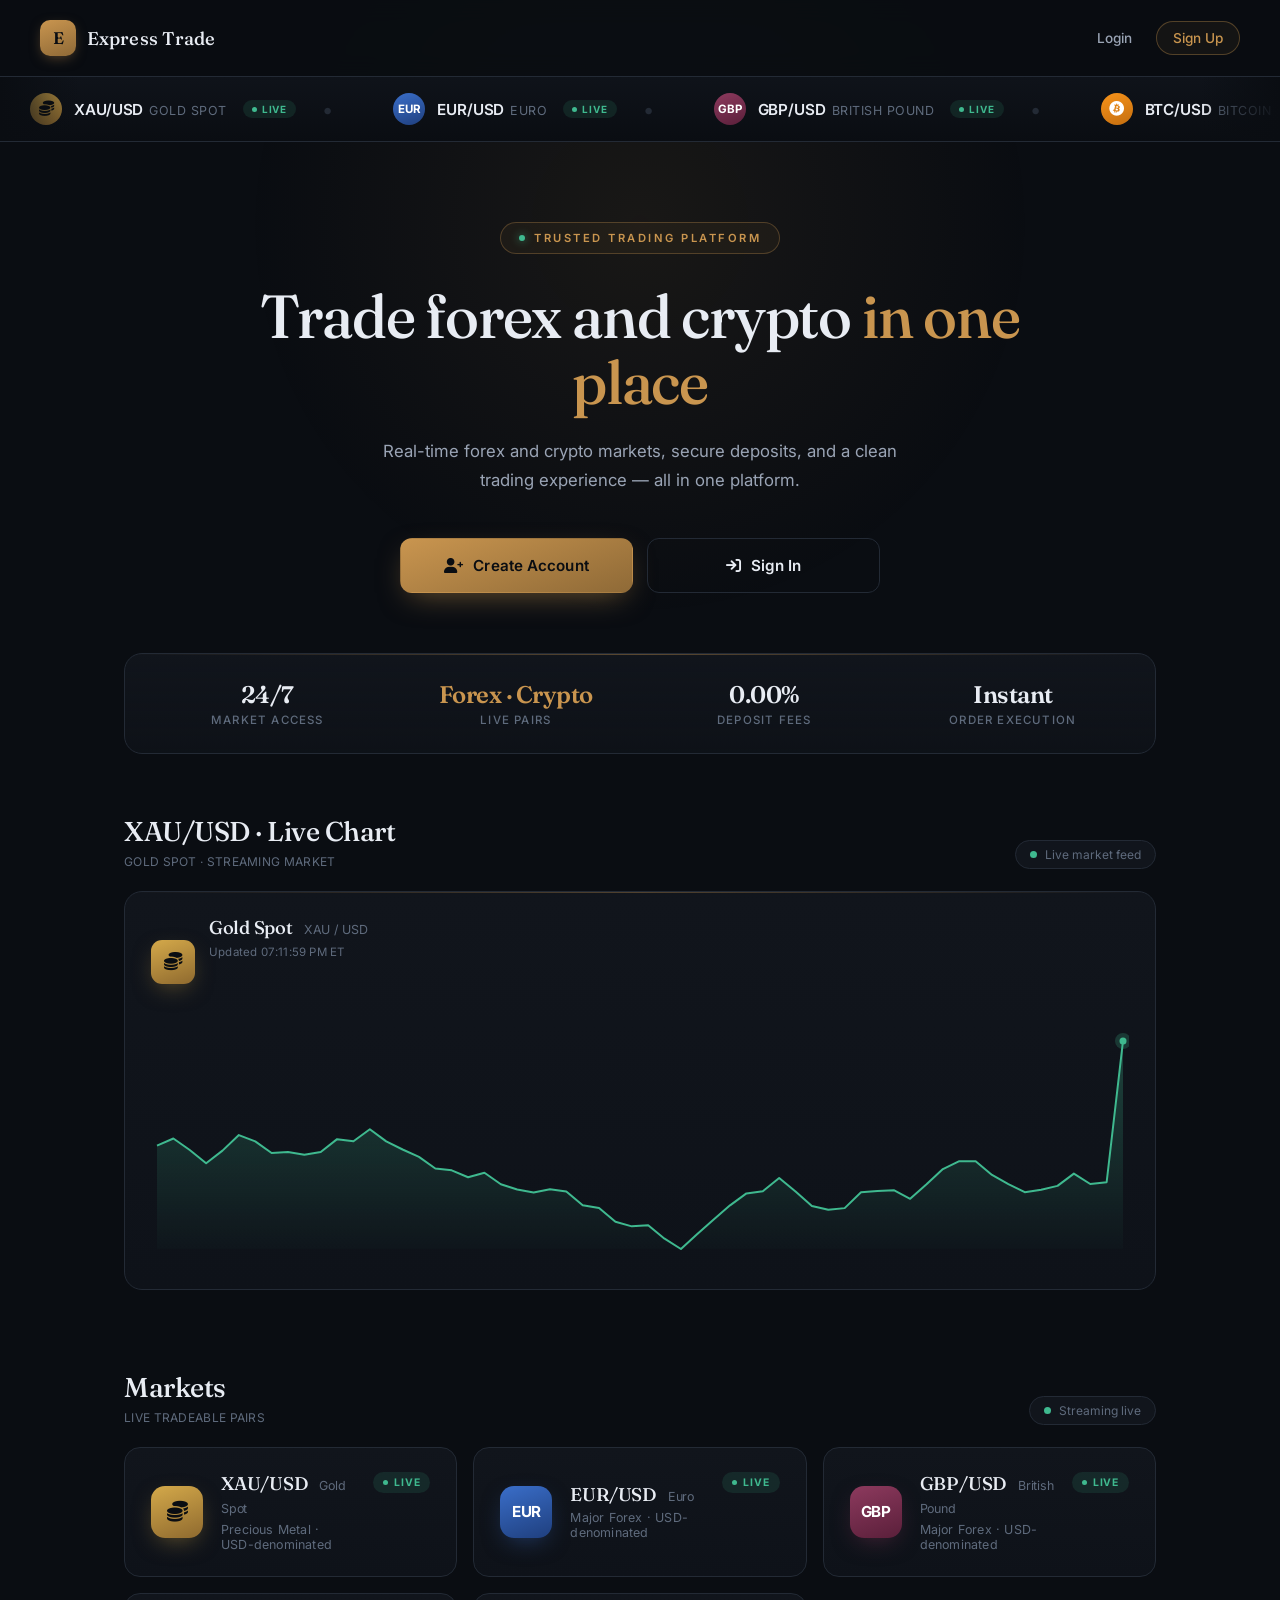
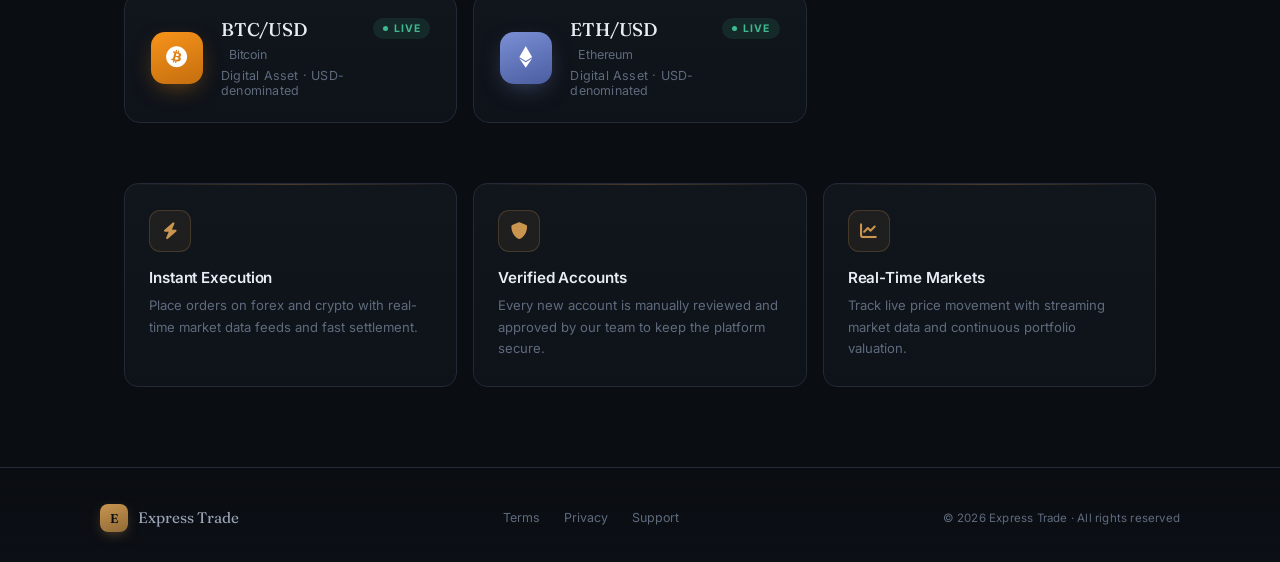
==== commit cbf59361: "Update index.html" ====
--- a/index.html
+++ b/index.html
@@ -3,7 +3,7 @@
 <head>
 <meta charset="UTF-8" />
 <meta name="viewport" content="width=device-width, initial-scale=1.0" />
-<title>Express Trade • Welcome</title>
+<title>Express Trade • Trade Smarter</title>
 <link rel="stylesheet" href="https://cdnjs.cloudflare.com/ajax/libs/font-awesome/6.0.0-beta3/css/all.min.css" />
 <link href="https://fonts.googleapis.com/css2?family=Fraunces:opsz,wght@9..144,400;9..144,500;9..144,600&family=Inter:wght@400;500;600;700&display=swap" rel="stylesheet">
 <style>
@@ -21,7 +21,7 @@
     --rose:#d9705f;
   }
   *{box-sizing:border-box;margin:0;padding:0;}
-  html,body{height:100%;}
+  html{scroll-behavior:smooth;}
   body{
     background:var(--bg);
     color:var(--text);
@@ -39,109 +39,171 @@
     transform:translateX(-50%);
     width:900px;
     height:900px;
-    background:radial-gradient(circle,rgba(201,149,79,0.09),transparent 62%);
+    background:radial-gradient(circle,rgba(201,149,79,0.08),transparent 62%);
     pointer-events:none;
     z-index:0;
   }
 
   /* ========== NAV ========== */
   .nav{
-    padding:22px 34px;
+    padding:20px 40px;
     display:flex;
     align-items:center;
     justify-content:space-between;
     position:relative;
-    z-index:2;
+    z-index:3;
     border-bottom:1px solid var(--line);
-  }
-  .brand{display:flex;align-items:center;gap:10px;}
+    background:rgba(10,13,18,0.85);
+    backdrop-filter:blur(12px);
+    position:sticky;
+    top:0;
+  }
+  .brand{display:flex;align-items:center;gap:11px;}
   .brand-mark{
-    width:34px;height:34px;border-radius:9px;
+    width:36px;height:36px;border-radius:10px;
     background:linear-gradient(160deg,var(--copper),var(--copper-dim));
     display:flex;align-items:center;justify-content:center;
-    font-family:'Fraunces',serif;font-weight:600;font-size:1rem;color:#0a0d12;
-  }
-  .brand span{font-family:'Fraunces',serif;font-size:1.1rem;letter-spacing:.2px;}
+    font-family:'Fraunces',serif;font-weight:600;font-size:1.05rem;color:#0a0d12;
+    box-shadow:0 4px 14px -4px rgba(201,149,79,0.5);
+  }
+  .brand span{
+    font-family:'Fraunces',serif;font-size:1.15rem;letter-spacing:.1px;font-weight:500;
+  }
+  .nav-links{display:flex;align-items:center;gap:8px;}
   .nav-links a{
     color:var(--text-dim);
     font-size:.85rem;
     text-decoration:none;
-    margin-left:22px;
+    padding:8px 16px;
+    border-radius:20px;
     font-weight:500;
-    transition:.15s;
-  }
-  .nav-links a:hover{color:var(--copper);}
-  .nav-links a.accent{color:var(--copper);}
-
-  /* ========== COIN STRIP (TOP) ========== */
-  .coin-strip{
-    background:linear-gradient(180deg,#0f131a, #0a0d12);
+    transition:.18s;
+  }
+  .nav-links a:hover{color:var(--text);background:var(--panel);}
+  .nav-links a.accent{
+    color:var(--copper);
+    border:1px solid rgba(201,149,79,0.35);
+    background:rgba(201,149,79,0.06);
+  }
+  .nav-links a.accent:hover{
+    background:rgba(201,149,79,0.14);
+    border-color:var(--copper);
+    color:var(--copper);
+  }
+
+  /* ========== LIVE TICKER TAPE ========== */
+  .ticker-strip{
+    background:linear-gradient(180deg,#0f131a,#0a0d12);
     border-bottom:1px solid var(--line);
-    padding:18px 0;
-    position:relative;
-    z-index:1;
+    padding:16px 0;
+    position:relative;
+    z-index:2;
     overflow:hidden;
-  }
-  .coin-strip-title{
-    text-align:center;
-    font-size:.68rem;
-    letter-spacing:3px;
-    color:var(--copper);
+    display:flex;
+    align-items:center;
+  }
+  .ticker-strip::before,
+  .ticker-strip::after{
+    content:'';
+    position:absolute;
+    top:0;
+    bottom:0;
+    width:80px;
+    z-index:3;
+    pointer-events:none;
+  }
+  .ticker-strip::before{
+    left:0;
+    background:linear-gradient(90deg,#0a0d12,rgba(10,13,18,0));
+  }
+  .ticker-strip::after{
+    right:0;
+    background:linear-gradient(270deg,#0a0d12,rgba(10,13,18,0));
+  }
+  .ticker-track{
+    display:flex;
+    gap:60px;
+    animation:tickerScroll 40s linear infinite;
+    white-space:nowrap;
+    width:max-content;
+    padding:0 30px;
+  }
+  .ticker-strip:hover .ticker-track{animation-play-state:paused;}
+  @keyframes tickerScroll{
+    0%{transform:translateX(0);}
+    100%{transform:translateX(-50%);}
+  }
+  .tick{
+    display:flex;
+    align-items:center;
+    gap:12px;
+    flex:none;
+  }
+  .tick-icon{
+    width:32px;height:32px;
+    border-radius:50%;
+    display:flex;
+    align-items:center;
+    justify-content:center;
+    flex:none;
+    font-size:.95rem;
+  }
+  .tick-icon.gold{background:linear-gradient(160deg,#d4a94a,#8f6a2f);color:#0a0d12;}
+  .tick-icon.btc{background:linear-gradient(160deg,#f7931a,#c46e0f);color:#ffffff;}
+  .tick-icon.eth{background:linear-gradient(160deg,#7b8fd6,#4a5da0);color:#ffffff;}
+  .tick-icon.eur{background:linear-gradient(160deg,#3a6ec9,#1f3f7e);color:#ffffff;font-weight:700;font-size:.72rem;font-family:'Inter',sans-serif;}
+  .tick-icon.gbp{background:linear-gradient(160deg,#8d3a5e,#5a1f3a);color:#ffffff;font-weight:700;font-size:.72rem;font-family:'Inter',sans-serif;}
+  .tick-label{
+    font-size:.95rem;
+    font-weight:600;
+    letter-spacing:-0.1px;
+    color:var(--text);
+  }
+  .tick-label span{
+    color:var(--text-faint);
+    font-weight:400;
+    margin-left:6px;
+    font-size:.78rem;
     text-transform:uppercase;
-    font-weight:600;
-    margin-bottom:14px;
-  }
-  .coin-track{
-    display:flex;
-    gap:16px;
-    padding:0 20px;
-    overflow-x:auto;
-    scrollbar-width:none;
-    -ms-overflow-style:none;
-  }
-  .coin-track::-webkit-scrollbar{display:none;}
-  .coin-pill{
-    flex:none;
-    display:flex;
-    align-items:center;
-    gap:12px;
-    background:var(--panel);
-    border:1px solid var(--line);
-    border-radius:14px;
-    padding:12px 18px;
-    min-width:190px;
-    transition:.18s;
-    cursor:default;
-  }
-  .coin-pill:hover{
-    border-color:var(--copper-dim);
-    background:var(--panel-2);
-    transform:translateY(-2px);
-  }
-  .coin-pill img{
-    width:34px;height:34px;
+    letter-spacing:.5px;
+  }
+  .tick-live{
+    font-size:.62rem;
+    font-weight:700;
+    color:var(--teal);
+    background:rgba(63,185,143,0.12);
+    padding:3px 9px;
+    border-radius:20px;
+    letter-spacing:.8px;
+    display:flex;
+    align-items:center;
+    gap:5px;
+    margin-left:4px;
+  }
+  .tick-live::before{
+    content:'';
+    width:5px;height:5px;
     border-radius:50%;
-    flex:none;
-  }
-  .coin-pill .info{display:flex;flex-direction:column;gap:2px;min-width:0;}
-  .coin-pill .nm{
-    font-size:.78rem;font-weight:600;color:var(--text);letter-spacing:.2px;
-  }
-  .coin-pill .pr{
-    font-size:.92rem;font-weight:600;font-family:'Fraunces',serif;letter-spacing:-0.2px;
-  }
-  .coin-pill .ch{
-    font-size:.68rem;font-weight:600;padding:2px 7px;border-radius:5px;margin-left:auto;
-  }
-  .coin-pill .ch.up{color:var(--teal);background:rgba(63,185,143,0.12);}
-  .coin-pill .ch.down{color:var(--rose);background:rgba(217,112,95,0.12);}
+    background:var(--teal);
+    animation:blink 2s infinite;
+  }
+  @keyframes blink{
+    0%,100%{opacity:1;}
+    50%{opacity:0.35;}
+  }
+  .tick-sep{
+    color:var(--line);
+    font-size:1.3rem;
+    margin-left:14px;
+    user-select:none;
+  }
 
   /* ========== HERO ========== */
   main{
     display:flex;
     flex-direction:column;
     align-items:center;
-    padding:60px 24px 40px;
+    padding:80px 24px 60px;
     text-align:center;
     position:relative;
     z-index:1;
@@ -149,34 +211,40 @@
   .eyebrow{
     display:inline-flex;
     align-items:center;
-    gap:8px;
+    gap:9px;
     font-size:.7rem;
     color:var(--copper);
-    letter-spacing:2px;
+    letter-spacing:2.5px;
     text-transform:uppercase;
     border:1px solid rgba(201,149,79,0.3);
     background:rgba(201,149,79,0.06);
-    padding:7px 16px;
+    padding:8px 18px;
     border-radius:20px;
-    margin-bottom:26px;
+    margin-bottom:30px;
     font-weight:600;
+  }
+  .eyebrow .dot{
+    width:6px;height:6px;border-radius:50%;background:var(--teal);
+    box-shadow:0 0 8px rgba(63,185,143,0.7);
+    animation:blink 2s infinite;
   }
   h1{
     font-family:'Fraunces',serif;
     font-weight:500;
-    font-size:clamp(2.1rem,5vw,3.4rem);
-    line-height:1.12;
-    letter-spacing:-1px;
-    max-width:720px;
-    margin-bottom:20px;
+    font-size:clamp(2.2rem,5.5vw,3.8rem);
+    line-height:1.08;
+    letter-spacing:-1.2px;
+    max-width:780px;
+    margin-bottom:22px;
   }
   h1 em{font-style:normal;color:var(--copper);}
   .sub{
     color:var(--text-dim);
-    font-size:1rem;
-    max-width:520px;
-    line-height:1.65;
+    font-size:1.05rem;
+    max-width:560px;
+    line-height:1.7;
     margin-bottom:44px;
+    font-weight:400;
   }
   .cta-row{
     display:flex;
@@ -184,34 +252,87 @@
     flex-wrap:wrap;
     justify-content:center;
     width:100%;
-    max-width:460px;
+    max-width:480px;
   }
   .cta{
-    flex:1 1 180px;
-    min-width:150px;
-    padding:16px 26px;
+    flex:1 1 190px;
+    min-width:160px;
+    padding:17px 28px;
     border-radius:12px;
     font-weight:600;
-    font-size:.92rem;
+    font-size:.95rem;
     cursor:pointer;
     text-decoration:none;
     display:inline-flex;
     align-items:center;
     justify-content:center;
-    gap:9px;
-    transition:.18s;
+    gap:10px;
+    transition:.22s;
     border:1px solid transparent;
+    letter-spacing:.1px;
   }
   .cta-primary{
     background:linear-gradient(160deg,var(--copper),var(--copper-dim));
     color:#0a0d12;
-    box-shadow:0 8px 28px -8px rgba(201,149,79,0.5);
-  }
-  .cta-primary:hover{transform:translateY(-2px);box-shadow:0 12px 34px -8px rgba(201,149,79,0.7);}
+    box-shadow:0 10px 30px -10px rgba(201,149,79,0.55);
+  }
+  .cta-primary:hover{
+    transform:translateY(-2px);
+    box-shadow:0 14px 38px -10px rgba(201,149,79,0.75);
+  }
   .cta-ghost{background:transparent;border-color:var(--line);color:var(--text);}
-  .cta-ghost:hover{border-color:var(--copper-dim);background:var(--panel);}
-
-  /* ========== CHART SECTION ========== */
+  .cta-ghost:hover{
+    border-color:var(--copper-dim);
+    background:var(--panel);
+    transform:translateY(-2px);
+  }
+
+  /* ========== TRUST STATS BAR ========== */
+  .trust-bar{
+    width:100%;
+    max-width:1080px;
+    margin:0 auto;
+    padding:0 24px 40px;
+    position:relative;
+    z-index:1;
+  }
+  .trust-inner{
+    background:linear-gradient(180deg,var(--panel),rgba(17,21,28,0.6));
+    border:1px solid var(--line);
+    border-radius:18px;
+    padding:26px 28px;
+    display:grid;
+    grid-template-columns:repeat(4,1fr);
+    gap:20px;
+    position:relative;
+    overflow:hidden;
+  }
+  .trust-inner::before{
+    content:'';
+    position:absolute;
+    top:0;left:0;right:0;
+    height:1px;
+    background:linear-gradient(90deg,transparent,rgba(201,149,79,0.4),transparent);
+  }
+  .trust-item{text-align:center;}
+  .trust-item .tv{
+    font-family:'Fraunces',serif;
+    font-size:1.5rem;
+    font-weight:600;
+    color:var(--text);
+    letter-spacing:-0.5px;
+    margin-bottom:4px;
+  }
+  .trust-item .tv.copper{color:var(--copper);}
+  .trust-item .tl{
+    font-size:.72rem;
+    color:var(--text-faint);
+    text-transform:uppercase;
+    letter-spacing:1.2px;
+    font-weight:500;
+  }
+
+  /* ========== SECTION ========== */
   .section{
     width:100%;
     max-width:1080px;
@@ -224,15 +345,25 @@
     display:flex;
     justify-content:space-between;
     align-items:flex-end;
-    margin-bottom:20px;
+    margin-bottom:22px;
     flex-wrap:wrap;
     gap:10px;
   }
   .section-head h2{
     font-family:'Fraunces',serif;
-    font-size:1.6rem;
+    font-size:1.7rem;
     font-weight:500;
-    letter-spacing:-0.4px;
+    letter-spacing:-0.5px;
+  }
+  .section-head h2 small{
+    font-family:'Inter',sans-serif;
+    font-size:.75rem;
+    color:var(--text-faint);
+    font-weight:400;
+    letter-spacing:.3px;
+    text-transform:uppercase;
+    display:block;
+    margin-top:6px;
   }
   .section-head .meta{
     font-size:.75rem;
@@ -240,6 +371,10 @@
     display:flex;
     align-items:center;
     gap:8px;
+    padding:6px 14px;
+    border:1px solid var(--line);
+    border-radius:20px;
+    background:var(--panel);
   }
   .live-dot{
     width:7px;height:7px;border-radius:50%;
@@ -253,54 +388,68 @@
     100%{box-shadow:0 0 0 0 rgba(63,185,143,0);}
   }
 
+  /* ========== FOREX CHART CARD ========== */
   .chart-card{
-    background:var(--panel);
+    background:linear-gradient(180deg,var(--panel),#0e1219);
     border:1px solid var(--line);
-    border-radius:16px;
-    padding:22px 24px;
+    border-radius:18px;
+    padding:24px 26px;
     position:relative;
     overflow:hidden;
   }
+  .chart-card::before{
+    content:'';
+    position:absolute;
+    top:0;left:0;right:0;
+    height:1px;
+    background:linear-gradient(90deg,transparent,rgba(201,149,79,0.35),transparent);
+  }
   .chart-head{
     display:flex;
     justify-content:space-between;
     align-items:center;
-    margin-bottom:16px;
+    margin-bottom:18px;
     flex-wrap:wrap;
+    gap:16px;
+  }
+  .chart-pair{
+    display:flex;
+    align-items:center;
     gap:14px;
   }
-  .chart-pair{
-    display:flex;
-    align-items:center;
-    gap:12px;
-  }
-  .chart-pair img{width:36px;height:36px;}
+  .chart-pair-icon{
+    width:44px;height:44px;
+    border-radius:11px;
+    display:flex;
+    align-items:center;
+    justify-content:center;
+    font-size:1.15rem;
+    background:linear-gradient(160deg,#d4a94a,#8f6a2f);
+    color:#0a0d12;
+    box-shadow:0 8px 24px -8px rgba(212,169,74,0.5);
+    flex:none;
+  }
   .chart-pair .name{
-    font-weight:600;
-    font-size:1rem;
+    font-family:'Fraunces',serif;
+    font-weight:500;
+    font-size:1.15rem;
+    letter-spacing:-0.3px;
+  }
+  .chart-pair .name span{
+    color:var(--text-faint);
+    font-family:'Inter',sans-serif;
+    font-weight:400;
+    font-size:.78rem;
+    margin-left:8px;
   }
   .chart-pair .sub{
     font-size:.72rem;
     color:var(--text-faint);
-    margin:0;
-  }
-  .chart-price{
-    text-align:right;
-  }
-  .chart-price .p{
-    font-family:'Fraunces',serif;
-    font-size:1.7rem;
-    font-weight:500;
-    letter-spacing:-0.5px;
-  }
-  .chart-price .d{
-    font-size:.78rem;
-    font-weight:600;
-  }
-  .chart-price .d.up{color:var(--teal);}
-  .chart-price .d.down{color:var(--rose);}
-
-  #btcChart{
+    margin-top:4px;
+    letter-spacing:.2px;
+  }
+
+  #forexChart{
     width:100%;
     height:240px;
     display:block;
@@ -309,52 +458,119 @@
   /* ========== MARKET GRID ========== */
   .market-grid{
     display:grid;
-    grid-template-columns:repeat(auto-fill,minmax(220px,1fr));
-    gap:14px;
-  }
-  .coin-card{
-    background:var(--panel);
+    grid-template-columns:repeat(auto-fill,minmax(280px,1fr));
+    gap:16px;
+  }
+  .pair-card{
+    background:linear-gradient(180deg,var(--panel),#0e1219);
     border:1px solid var(--line);
+    border-radius:16px;
+    padding:24px 26px;
+    transition:.22s;
+    position:relative;
+    overflow:hidden;
+    display:flex;
+    align-items:center;
+    gap:18px;
+  }
+  .pair-card::before{
+    content:'';
+    position:absolute;
+    top:0;left:0;right:0;
+    height:1px;
+    background:linear-gradient(90deg,transparent,rgba(201,149,79,0.3),transparent);
+    opacity:0;
+    transition:.22s;
+  }
+  .pair-card:hover{
+    border-color:var(--copper-dim);
+    transform:translateY(-3px);
+    box-shadow:0 16px 40px -16px rgba(201,149,79,0.22);
+  }
+  .pair-card:hover::before{opacity:1;}
+  .pair-icon{
+    width:52px;height:52px;
     border-radius:14px;
-    padding:18px;
-    transition:.15s;
-    display:flex;
-    flex-direction:column;
-    gap:14px;
-  }
-  .coin-card:hover{
-    border-color:var(--copper-dim);
-    background:var(--panel-2);
-    transform:translateY(-2px);
-  }
-  .coin-top{
-    display:flex;
-    align-items:center;
-    gap:12px;
-  }
-  .coin-top img{width:38px;height:38px;border-radius:50%;}
-  .coin-top .cname{font-weight:600;font-size:.92rem;}
-  .coin-top .csym{font-size:.72rem;color:var(--text-faint);text-transform:uppercase;letter-spacing:.4px;}
-  .coin-price-row{
-    display:flex;
-    justify-content:space-between;
-    align-items:baseline;
-    gap:8px;
-  }
-  .coin-price-row .cp{
+    display:flex;
+    align-items:center;
+    justify-content:center;
+    font-size:1.35rem;
+    flex:none;
+    font-weight:700;
+    font-family:'Inter',sans-serif;
+  }
+  .pair-icon.gold{
+    background:linear-gradient(160deg,#d4a94a,#8f6a2f);
+    color:#0a0d12;
+    box-shadow:0 8px 24px -8px rgba(212,169,74,0.5);
+    font-size:1.3rem;
+  }
+  .pair-icon.btc{
+    background:linear-gradient(160deg,#f7931a,#c46e0f);
+    color:#ffffff;
+    box-shadow:0 8px 24px -8px rgba(247,147,26,0.5);
+    font-size:1.35rem;
+  }
+  .pair-icon.eth{
+    background:linear-gradient(160deg,#7b8fd6,#4a5da0);
+    color:#ffffff;
+    box-shadow:0 8px 24px -8px rgba(123,143,214,0.5);
+    font-size:1.35rem;
+  }
+  .pair-icon.eur{
+    background:linear-gradient(160deg,#3a6ec9,#1f3f7e);
+    color:#ffffff;
+    box-shadow:0 8px 24px -8px rgba(58,110,201,0.5);
+    font-size:.95rem;
+    letter-spacing:-0.5px;
+  }
+  .pair-icon.gbp{
+    background:linear-gradient(160deg,#8d3a5e,#5a1f3a);
+    color:#ffffff;
+    box-shadow:0 8px 24px -8px rgba(141,58,94,0.5);
+    font-size:.95rem;
+    letter-spacing:-0.5px;
+  }
+  .pair-info{flex:1;min-width:0;}
+  .pair-name{
     font-family:'Fraunces',serif;
-    font-size:1.35rem;
+    font-size:1.15rem;
     font-weight:500;
-    letter-spacing:-0.3px;
-  }
-  .coin-price-row .cpc{
+    letter-spacing:-0.2px;
+    margin-bottom:4px;
+  }
+  .pair-name span{
+    color:var(--text-faint);
+    font-family:'Inter',sans-serif;
+    font-weight:400;
     font-size:.78rem;
-    font-weight:600;
-    padding:3px 9px;
-    border-radius:6px;
-  }
-  .coin-price-row .cpc.up{color:var(--teal);background:rgba(63,185,143,0.12);}
-  .coin-price-row .cpc.down{color:var(--rose);background:rgba(217,112,95,0.12);}
+    margin-left:8px;
+  }
+  .pair-desc{
+    font-size:.78rem;
+    color:var(--text-faint);
+    letter-spacing:.2px;
+  }
+  .pair-status{
+    display:flex;
+    align-items:center;
+    gap:6px;
+    font-size:.65rem;
+    font-weight:700;
+    color:var(--teal);
+    background:rgba(63,185,143,0.12);
+    padding:4px 10px;
+    border-radius:20px;
+    letter-spacing:.8px;
+    align-self:flex-start;
+  }
+  .pair-status::before{
+    content:'';
+    width:5px;height:5px;
+    border-radius:50%;
+    background:var(--teal);
+    animation:blink 2s infinite;
+  }
 
   /* ========== FEATURES ========== */
   .features{
@@ -364,40 +580,103 @@
     max-width:1080px;
     width:100%;
     margin:0 auto;
-    padding:0 24px 70px;
+    padding:0 24px 80px;
     position:relative;
     z-index:1;
   }
   .feat{
-    background:var(--panel);
+    background:linear-gradient(180deg,var(--panel),#0e1219);
     border:1px solid var(--line);
-    border-radius:12px;
-    padding:22px 20px;
+    border-radius:14px;
+    padding:26px 24px;
+    transition:.2s;
+    position:relative;
+    overflow:hidden;
+  }
+  .feat::before{
+    content:'';
+    position:absolute;
+    top:0;left:0;right:0;
+    height:1px;
+    background:linear-gradient(90deg,transparent,rgba(201,149,79,0.3),transparent);
+  }
+  .feat:hover{
+    border-color:var(--copper-dim);
+    transform:translateY(-3px);
+    box-shadow:0 16px 40px -16px rgba(201,149,79,0.2);
+  }
+  .feat .feat-icon{
+    width:42px;height:42px;border-radius:11px;
+    background:rgba(201,149,79,0.08);
+    border:1px solid rgba(201,149,79,0.22);
+    display:flex;align-items:center;justify-content:center;
+    color:var(--copper);
+    font-size:1.05rem;
+    margin-bottom:16px;
+  }
+  .feat h4{font-size:.95rem;font-weight:600;margin-bottom:8px;letter-spacing:-0.1px;}
+  .feat p{font-size:.82rem;color:var(--text-faint);line-height:1.65;}
+
+  /* ========== FOOTER ========== */
+  footer{
+    border-top:1px solid var(--line);
+    padding:36px 24px 30px;
+    position:relative;
+    z-index:1;
+    background:linear-gradient(180deg,transparent,rgba(15,19,26,0.5));
+  }
+  .footer-inner{
+    max-width:1080px;
+    margin:0 auto;
+    display:flex;
+    justify-content:space-between;
+    align-items:center;
+    flex-wrap:wrap;
+    gap:16px;
+  }
+  .footer-brand{display:flex;align-items:center;gap:10px;}
+  .footer-brand .brand-mark{
+    width:28px;height:28px;
+    border-radius:8px;
+    font-size:.8rem;
+  }
+  .footer-brand span{
+    font-family:'Fraunces',serif;
+    font-size:.95rem;
+    color:var(--text-dim);
+  }
+  .footer-links{display:flex;gap:24px;flex-wrap:wrap;}
+  .footer-links a{
+    color:var(--text-faint);
+    font-size:.78rem;
+    text-decoration:none;
     transition:.15s;
   }
-  .feat:hover{border-color:var(--copper-dim);}
-  .feat i{color:var(--copper);font-size:1.1rem;margin-bottom:12px;display:block;}
-  .feat h4{font-size:.92rem;font-weight:600;margin-bottom:6px;}
-  .feat p{font-size:.78rem;color:var(--text-faint);line-height:1.55;}
-
-  footer{
-    text-align:center;
-    padding:22px;
+  .footer-links a:hover{color:var(--copper);}
+  .footer-copy{
     font-size:.72rem;
     color:var(--text-faint);
-    border-top:1px solid var(--line);
-    position:relative;
-    z-index:1;
-  }
-
+    letter-spacing:.2px;
+  }
+
+  @media (max-width:900px){
+    .trust-inner{grid-template-columns:repeat(2,1fr);gap:24px;}
+    .features{grid-template-columns:1fr;}
+  }
   @media (max-width:640px){
-    .features{grid-template-columns:1fr;}
-    .nav{padding:18px 20px;}
-    .nav-links a{margin-left:14px;font-size:.78rem;}
-    h1{letter-spacing:-0.5px;}
-    main{padding:40px 18px 30px;}
-    .chart-price .p{font-size:1.4rem;}
+    .nav{padding:16px 20px;}
+    .nav-links a{padding:6px 12px;font-size:.78rem;}
+    h1{letter-spacing:-0.8px;}
+    main{padding:60px 20px 40px;}
+    .sub{font-size:.95rem;}
     .section{padding:16px 18px 40px;}
+    .section-head h2{font-size:1.4rem;}
+    .trust-inner{padding:22px 20px;}
+    .trust-item .tv{font-size:1.25rem;}
+    .footer-inner{flex-direction:column;text-align:center;gap:20px;}
+    .footer-links{justify-content:center;}
+    .ticker-track{gap:40px;}
+    .tick-label{font-size:.85rem;}
   }
 </style>
 </head>
@@ -415,251 +694,231 @@
   </div>
 </div>
 
-<!-- ========== COIN STRIP (TOP) ========== -->
-<div class="coin-strip">
-  <div class="coin-strip-title">Live Crypto Market</div>
-  <div class="coin-track" id="coinTrack">
+<!-- ========== LIVE TICKER TAPE ========== -->
+<div class="ticker-strip">
+  <div class="ticker-track" id="tickerTrack">
     <!-- filled by JS -->
   </div>
 </div>
 
 <!-- ========== HERO ========== -->
 <main>
-  <div class="eyebrow"><i class="fas fa-circle" style="font-size:.45rem;"></i> Trusted crypto platform</div>
-
-  <h1>Trade smarter with <em>Express Trade</em></h1>
+  <div class="eyebrow">
+    <span class="dot"></span> Trusted Trading Platform
+  </div>
+
+  <h1>Trade forex and crypto <em>in one place</em></h1>
 
   <p class="sub">
-    Real-time crypto markets, secure deposits, and a clean trading experience — all in one platform.
+    Real-time forex and crypto markets, secure deposits, and a clean trading experience — all in one platform.
   </p>
 
   <div class="cta-row">
     <a href="auth.html#signup" class="cta cta-primary">
-      <i class="fas fa-user-plus"></i> Sign Up
+      <i class="fas fa-user-plus"></i> Create Account
     </a>
     <a href="auth.html#login" class="cta cta-ghost">
-      <i class="fas fa-arrow-right-to-bracket"></i> Login
+      <i class="fas fa-arrow-right-to-bracket"></i> Sign In
     </a>
   </div>
 </main>
 
-<!-- ========== LIVE BTC CHART ========== -->
+<!-- ========== TRUST BAR ========== -->
+<div class="trust-bar">
+  <div class="trust-inner">
+    <div class="trust-item">
+      <div class="tv">24/7</div>
+      <div class="tl">Market Access</div>
+    </div>
+    <div class="trust-item">
+      <div class="tv copper">Forex · Crypto</div>
+      <div class="tl">Live Pairs</div>
+    </div>
+    <div class="trust-item">
+      <div class="tv">0.00%</div>
+      <div class="tl">Deposit Fees</div>
+    </div>
+    <div class="trust-item">
+      <div class="tv">Instant</div>
+      <div class="tl">Order Execution</div>
+    </div>
+  </div>
+</div>
+
+<!-- ========== XAU/USD LIVE CHART ========== -->
 <div class="section">
   <div class="section-head">
-    <h2>Bitcoin · Market Chart</h2>
-    <div class="meta"><span class="live-dot"></span> Live simulation · updated just now</div>
+    <h2>XAU/USD · Live Chart <small>Gold Spot · Streaming Market</small></h2>
+    <div class="meta"><span class="live-dot"></span> Live market feed</div>
   </div>
 
   <div class="chart-card">
     <div class="chart-head">
       <div class="chart-pair">
-        <img src="https://cdn.jsdelivr.net/gh/spothq/cryptocurrency-icons@master/128/color/btc.png" alt="BTC" />
+        <div class="chart-pair-icon"><i class="fas fa-coins"></i></div>
         <div>
-          <div class="name">Bitcoin <span style="color:var(--text-faint);font-weight:400;">BTC / USDT</span></div>
+          <div class="name">Gold Spot <span>XAU / USD</span></div>
           <div class="sub" id="chartUpdated">—</div>
         </div>
       </div>
-      <div class="chart-price">
-        <div class="p" id="btcPrice">$—</div>
-        <div class="d up" id="btcChange">+0.00%</div>
-      </div>
-    </div>
-
-    <canvas id="btcChart"></canvas>
+    </div>
+
+    <canvas id="forexChart"></canvas>
   </div>
 </div>
 
-<!-- ========== LIVE MARKET GRID ========== -->
+<!-- ========== LIVE MARKETS ========== -->
 <div class="section">
   <div class="section-head">
-    <h2>Markets</h2>
-    <div class="meta"><span class="live-dot"></span> Prices refresh every 5s</div>
-  </div>
-
-  <div class="market-grid" id="marketGrid">
-    <!-- filled by JS -->
+    <h2>Markets <small>Live Tradeable Pairs</small></h2>
+    <div class="meta"><span class="live-dot"></span> Streaming live</div>
+  </div>
+
+  <div class="market-grid">
+
+    <!-- XAU/USD -->
+    <div class="pair-card">
+      <div class="pair-icon gold"><i class="fas fa-coins"></i></div>
+      <div class="pair-info">
+        <div class="pair-name">XAU/USD <span>Gold Spot</span></div>
+        <div class="pair-desc">Precious Metal · USD-denominated</div>
+      </div>
+      <div class="pair-status">LIVE</div>
+    </div>
+
+    <!-- EUR/USD -->
+    <div class="pair-card">
+      <div class="pair-icon eur">EUR</div>
+      <div class="pair-info">
+        <div class="pair-name">EUR/USD <span>Euro</span></div>
+        <div class="pair-desc">Major Forex · USD-denominated</div>
+      </div>
+      <div class="pair-status">LIVE</div>
+    </div>
+
+    <!-- GBP/USD -->
+    <div class="pair-card">
+      <div class="pair-icon gbp">GBP</div>
+      <div class="pair-info">
+        <div class="pair-name">GBP/USD <span>British Pound</span></div>
+        <div class="pair-desc">Major Forex · USD-denominated</div>
+      </div>
+      <div class="pair-status">LIVE</div>
+    </div>
+
+    <!-- BTC/USD -->
+    <div class="pair-card">
+      <div class="pair-icon btc"><i class="fab fa-bitcoin"></i></div>
+      <div class="pair-info">
+        <div class="pair-name">BTC/USD <span>Bitcoin</span></div>
+        <div class="pair-desc">Digital Asset · USD-denominated</div>
+      </div>
+      <div class="pair-status">LIVE</div>
+    </div>
+
+    <!-- ETH/USD -->
+    <div class="pair-card">
+      <div class="pair-icon eth"><i class="fab fa-ethereum"></i></div>
+      <div class="pair-info">
+        <div class="pair-name">ETH/USD <span>Ethereum</span></div>
+        <div class="pair-desc">Digital Asset · USD-denominated</div>
+      </div>
+      <div class="pair-status">LIVE</div>
+    </div>
+
   </div>
 </div>
 
 <!-- ========== FEATURES ========== -->
 <div class="features">
   <div class="feat">
-    <i class="fas fa-bolt"></i>
-    <h4>Instant execution</h4>
-    <p>Live market data feeds with quick order placement on BTC, ETH, SOL and more.</p>
+    <div class="feat-icon"><i class="fas fa-bolt"></i></div>
+    <h4>Instant Execution</h4>
+    <p>Place orders on forex and crypto with real-time market data feeds and fast settlement.</p>
   </div>
   <div class="feat">
-    <i class="fas fa-shield-alt"></i>
-    <h4>Secure & verified</h4>
-    <p>Every new account is manually reviewed and approved by our team.</p>
+    <div class="feat-icon"><i class="fas fa-shield-alt"></i></div>
+    <h4>Verified Accounts</h4>
+    <p>Every new account is manually reviewed and approved by our team to keep the platform secure.</p>
   </div>
   <div class="feat">
-    <i class="fas fa-chart-line"></i>
-    <h4>Real-time charts</h4>
-    <p>Track live price movement with streaming charts and portfolio updates.</p>
+    <div class="feat-icon"><i class="fas fa-chart-line"></i></div>
+    <h4>Real-Time Markets</h4>
+    <p>Track live price movement with streaming market data and continuous portfolio valuation.</p>
   </div>
 </div>
 
+<!-- ========== FOOTER ========== -->
 <footer>
-  © <span id="year"></span> Express Trade · All rights reserved
+  <div class="footer-inner">
+    <div class="footer-brand">
+      <div class="brand-mark">E</div>
+      <span>Express Trade</span>
+    </div>
+    <div class="footer-links">
+      <a href="#">Terms</a>
+      <a href="#">Privacy</a>
+      <a href="#">Support</a>
+    </div>
+    <div class="footer-copy">© <span id="year"></span> Express Trade · All rights reserved</div>
+  </div>
 </footer>
 
 <script>
 (function(){
   // ============================================================
-  //  COIN DEFINITIONS  (logos from free CDN)
+  //  TICKER TAPE  (5 pairs — infinite scrolling marquee)
   // ============================================================
-  const ICONS = {
-    BTC:  'https://cdn.jsdelivr.net/gh/spothq/cryptocurrency-icons@master/128/color/btc.png',
-    ETH:  'https://cdn.jsdelivr.net/gh/spothq/cryptocurrency-icons@master/128/color/eth.png',
-    SOL:  'https://cdn.jsdelivr.net/gh/spothq/cryptocurrency-icons@master/128/color/sol.png',
-    BNB:  'https://cdn.jsdelivr.net/gh/spothq/cryptocurrency-icons@master/128/color/bnb.png',
-    XRP:  'https://cdn.jsdelivr.net/gh/spothq/cryptocurrency-icons@master/128/color/xrp.png',
-    ADA:  'https://cdn.jsdelivr.net/gh/spothq/cryptocurrency-icons@master/128/color/ada.png',
-    DOGE: 'https://cdn.jsdelivr.net/gh/spothq/cryptocurrency-icons@master/128/color/doge.png',
-    MATIC:'https://cdn.jsdelivr.net/gh/spothq/cryptocurrency-icons@master/128/color/matic.png',
-    DOT:  'https://cdn.jsdelivr.net/gh/spothq/cryptocurrency-icons@master/128/color/dot.png',
-    LTC:  'https://cdn.jsdelivr.net/gh/spothq/cryptocurrency-icons@master/128/color/ltc.png',
-    AVAX: 'https://cdn.jsdelivr.net/gh/spothq/cryptocurrency-icons@master/128/color/avax.png',
-    LINK: 'https://cdn.jsdelivr.net/gh/spothq/cryptocurrency-icons@master/128/color/link.png'
-  };
-
-  // Starting prices (realistic values) + volatility factor
-  const COINS = [
-    { sym:'BTC',  name:'Bitcoin',   base: 68000, vol: 0.012 },
-    { sym:'ETH',  name:'Ethereum',  base: 3400,  vol: 0.015 },
-    { sym:'SOL',  name:'Solana',    base: 165,   vol: 0.025 },
-    { sym:'BNB',  name:'BNB',       base: 580,   vol: 0.014 },
-    { sym:'XRP',  name:'XRP',       base: 0.62,  vol: 0.022 },
-    { sym:'ADA',  name:'Cardano',   base: 0.45,  vol: 0.022 },
-    { sym:'DOGE', name:'Dogecoin',  base: 0.16,  vol: 0.035 },
-    { sym:'MATIC',name:'Polygon',   base: 0.72,  vol: 0.028 },
-    { sym:'DOT',  name:'Polkadot',  base: 6.8,   vol: 0.024 },
-    { sym:'LTC',  name:'Litecoin',  base: 82,    vol: 0.018 },
-    { sym:'AVAX', name:'Avalanche', base: 34,    vol: 0.028 },
-    { sym:'LINK', name:'Chainlink', base: 14.5,  vol: 0.023 }
+  const PAIRS = [
+    { code:'XAU/USD', label:'Gold Spot',    iconClass:'gold', iconFA:'fa-coins',    isBrand:false },
+    { code:'EUR/USD', label:'Euro',         iconClass:'eur',  iconText:'EUR',       isBrand:false },
+    { code:'GBP/USD', label:'British Pound',iconClass:'gbp',  iconText:'GBP',       isBrand:false },
+    { code:'BTC/USD', label:'Bitcoin',      iconClass:'btc',  iconFA:'fa-bitcoin',  isBrand:true  },
+    { code:'ETH/USD', label:'Ethereum',     iconClass:'eth',  iconFA:'fa-ethereum', isBrand:true  }
   ];
 
-  // live state
-  const state = {};
-  COINS.forEach(c=>{
-    state[c.sym] = {
-      price: c.base * (0.98 + Math.random()*0.04),
-      change: (Math.random()*6 - 3),   // -3% to +3%
-      vol: c.vol,
-      base: c.base
-    };
-  });
-
-  const fmtUSD = (n) => {
-    if(n >= 1000)  return '$' + n.toLocaleString('en-US',{maximumFractionDigits:2,minimumFractionDigits:2});
-    if(n >= 1)     return '$' + n.toLocaleString('en-US',{maximumFractionDigits:2,minimumFractionDigits:2});
-    return '$' + n.toLocaleString('en-US',{maximumFractionDigits:6});
-  };
+  const tickerTrack = document.getElementById('tickerTrack');
+
+  function tickerIcon(p){
+    if(p.isBrand)  return `<i class="fab ${p.iconFA}"></i>`;
+    if(p.iconText) return p.iconText;
+    return `<i class="fas ${p.iconFA}"></i>`;
+  }
+
+  function tickerItem(p){
+    return `
+      <div class="tick">
+        <div class="tick-icon ${p.iconClass}">${tickerIcon(p)}</div>
+        <div class="tick-label">${p.code}<span>${p.label}</span></div>
+        <div class="tick-live">LIVE</div>
+        <span class="tick-sep">•</span>
+      </div>
+    `;
+  }
+
+  function renderTicker(){
+    const items = PAIRS.map(tickerItem).join('');
+    tickerTrack.innerHTML = items + items + items;
+  }
 
   // ============================================================
-  //  COIN STRIP (top of page — with logos)
+  //  XAU/USD LIVE CHART  (simulated — pure JS, no price shown)
   // ============================================================
-  const coinTrack = document.getElementById('coinTrack');
-
-  function renderCoinStrip(){
-    coinTrack.innerHTML = COINS.map(c=>{
-      const s = state[c.sym];
-      const up = s.change >= 0;
-      return `
-        <div class="coin-pill">
-          <img src="${ICONS[c.sym]}" alt="${c.sym}" onerror="this.style.display='none'">
-          <div class="info">
-            <span class="nm">${c.sym} · ${c.name}</span>
-            <span class="pr">${fmtUSD(s.price)}</span>
-          </div>
-          <span class="ch ${up?'up':'down'}">${up?'+':''}${s.change.toFixed(2)}%</span>
-        </div>
-      `;
-    }).join('');
-  }
-
-  // ============================================================
-  //  MARKET GRID (cards)
-  // ============================================================
-  const marketGrid = document.getElementById('marketGrid');
-
-  function renderGrid(){
-    marketGrid.innerHTML = COINS.map(c=>{
-      const s = state[c.sym];
-      const up = s.change >= 0;
-      return `
-        <div class="coin-card">
-          <div class="coin-top">
-            <img src="${ICONS[c.sym]}" alt="${c.sym}" onerror="this.style.display='none'">
-            <div>
-              <div class="cname">${c.name}</div>
-              <div class="csym">${c.sym}</div>
-            </div>
-          </div>
-          <div class="coin-price-row">
-            <span class="cp">${fmtUSD(s.price)}</span>
-            <span class="cpc ${up?'up':'down'}">${up?'+':''}${s.change.toFixed(2)}%</span>
-          </div>
-        </div>
-      `;
-    }).join('');
-  }
-
-  // ============================================================
-  //  PRICE SIMULATION  (random walk — pure JS, no API)
-  // ============================================================
-  function tickPrices(){
-    COINS.forEach(c=>{
-      const s = state[c.sym];
-      // random walk — small change each tick
-      const drift = (Math.random() - 0.5) * s.vol * s.price * 0.06;
-      s.price = Math.max(s.price + drift, 0.0001);
-      // adjust 24h change % slightly
-      s.change += (Math.random() - 0.5) * 0.15;
-      // clamp change to reasonable range
-      if(s.change > 15)  s.change = 15;
-      if(s.change < -15) s.change = -15;
-    });
-
-    renderCoinStrip();
-    renderGrid();
-    updateBTCHeader();
-  }
-
-  // ============================================================
-  //  BTC HEADER  (big price above chart)
-  // ============================================================
-  function updateBTCHeader(){
-    const btc = state.BTC;
-    document.getElementById('btcPrice').textContent = fmtUSD(btc.price);
-    const chgEl = document.getElementById('btcChange');
-    const up = btc.change >= 0;
-    chgEl.textContent = (up?'+':'') + btc.change.toFixed(2) + '%';
-    chgEl.className = 'd ' + (up?'up':'down');
-    document.getElementById('chartUpdated').textContent =
-      'Updated ' + new Date().toLocaleTimeString([], {hour:'2-digit', minute:'2-digit', second:'2-digit'});
-  }
-
-  // ============================================================
-  //  CHART  (canvas — pure JS, no API)
-  // ============================================================
-  const canvas = document.getElementById('btcChart');
+  const canvas = document.getElementById('forexChart');
   const ctx = canvas.getContext('2d');
-
-  // start with 60 historical points ending at current BTC price
   const HIST_POINTS = 60;
-  let chartData = [];
+  let goldHistory = [];
+
+  let goldPrice = 2650 + (Math.random() * 30 - 15);
 
   function seedChartData(){
-    chartData = [];
-    let p = state.BTC.price * (0.985 + Math.random()*0.03);
+    goldHistory = [];
+    let p = goldPrice * (0.997 + Math.random()*0.006);
     for(let i=0; i<HIST_POINTS; i++){
-      p += (Math.random() - 0.48) * p * 0.004;
-      chartData.push(Math.max(p, 0.0001));
+      p += (Math.random() - 0.48) * p * 0.0009;
+      goldHistory.push(Math.max(p, 0.01));
     }
-    // force last value = current BTC price
-    chartData[chartData.length - 1] = state.BTC.price;
+    goldHistory[goldHistory.length - 1] = goldPrice;
   }
 
   function resizeCanvas(){
@@ -673,32 +932,24 @@
     const w = canvas.width, h = canvas.height;
     ctx.clearRect(0,0,w,h);
 
-    if(!chartData.length){
-      ctx.fillStyle = '#5f6b7d';
-      ctx.font = `${13*dpr}px Inter, sans-serif`;
-      ctx.textAlign = 'center';
-      ctx.fillText('Loading chart…', w/2, h/2);
-      return;
-    }
-
-    const min = Math.min(...chartData);
-    const max = Math.max(...chartData);
+    if(!goldHistory.length) return;
+
+    const min = Math.min(...goldHistory);
+    const max = Math.max(...goldHistory);
     const range = (max - min) || 1;
     const padTop = 16*dpr, padBot = 16*dpr, padLeft = 6*dpr, padRight = 6*dpr;
     const chartH = h - padTop - padBot;
     const chartW = w - padLeft - padRight;
 
-    const isUp = chartData[chartData.length-1] >= chartData[0];
+    const isUp = goldHistory[goldHistory.length-1] >= goldHistory[0];
     const lineColor = isUp ? '#3fb98f' : '#d9705f';
 
-    // points
-    const pts = chartData.map((p,i)=>{
-      const x = padLeft + (i/(chartData.length-1 || 1)) * chartW;
+    const pts = goldHistory.map((p,i)=>{
+      const x = padLeft + (i/(goldHistory.length-1 || 1)) * chartW;
       const y = padTop + chartH - ((p-min)/range) * chartH;
       return [x,y];
     });
 
-    // gradient fill
     const grad = ctx.createLinearGradient(0, 0, 0, h);
     if(isUp){
       grad.addColorStop(0, 'rgba(63,185,143,0.32)');
@@ -708,7 +959,6 @@
       grad.addColorStop(1, 'rgba(217,112,95,0)');
     }
 
-    // fill area
     ctx.beginPath();
     pts.forEach(([x,y], i)=> i===0 ? ctx.moveTo(x,y) : ctx.lineTo(x,y));
     ctx.lineTo(pts[pts.length-1][0], h - padBot);
@@ -717,7 +967,6 @@
     ctx.fillStyle = grad;
     ctx.fill();
 
-    // stroke line
     ctx.beginPath();
     pts.forEach(([x,y], i)=> i===0 ? ctx.moveTo(x,y) : ctx.lineTo(x,y));
     ctx.strokeStyle = lineColor;
@@ -725,7 +974,6 @@
     ctx.lineJoin = 'round';
     ctx.stroke();
 
-    // last point glow
     const [lx, ly] = pts[pts.length-1];
     ctx.beginPath();
     ctx.arc(lx, ly, 3.5*dpr, 0, Math.PI*2);
@@ -737,10 +985,25 @@
     ctx.fill();
   }
 
+  function updateChartTime(){
+    document.getElementById('chartUpdated').textContent =
+      'Updated ' + new Date().toLocaleTimeString('en-US', {
+        timeZone: 'America/New_York',
+        hour: '2-digit',
+        minute: '2-digit',
+        second: '2-digit'
+      }) + ' ET';
+  }
+
+  function tickGold(){
+    const drift = (Math.random() - 0.5) * goldPrice * 0.0006;
+    goldPrice = Math.max(goldPrice + drift, 0.01);
+    updateChartTime();
+  }
+
   function pushChartPoint(){
-    // add new point at current BTC price, drop oldest
-    chartData.push(state.BTC.price);
-    if(chartData.length > HIST_POINTS) chartData.shift();
+    goldHistory.push(goldPrice);
+    if(goldHistory.length > HIST_POINTS) goldHistory.shift();
     drawChart();
   }
 
@@ -749,24 +1012,20 @@
   // ============================================================
   document.getElementById('year').textContent = new Date().getFullYear();
 
+  renderTicker();
+
   seedChartData();
   resizeCanvas();
   drawChart();
-
-  renderCoinStrip();
-  renderGrid();
-  updateBTCHeader();
+  updateChartTime();
 
   window.addEventListener('resize', ()=>{
     resizeCanvas();
     drawChart();
   });
 
-  // price updates (every 3s) — small changes for realism
-  setInterval(tickPrices, 3000);
-
-  // chart point every 5s
-  setInterval(pushChartPoint, 5000);
+  setInterval(tickGold, 3000);
+  setInterval(pushChartPoint, 4000);
 
 })();
 </script>
@@ -786,4 +1045,4 @@
 <!--End of Tawk.to Script-->
 
 </body>
-</html>+</html>
